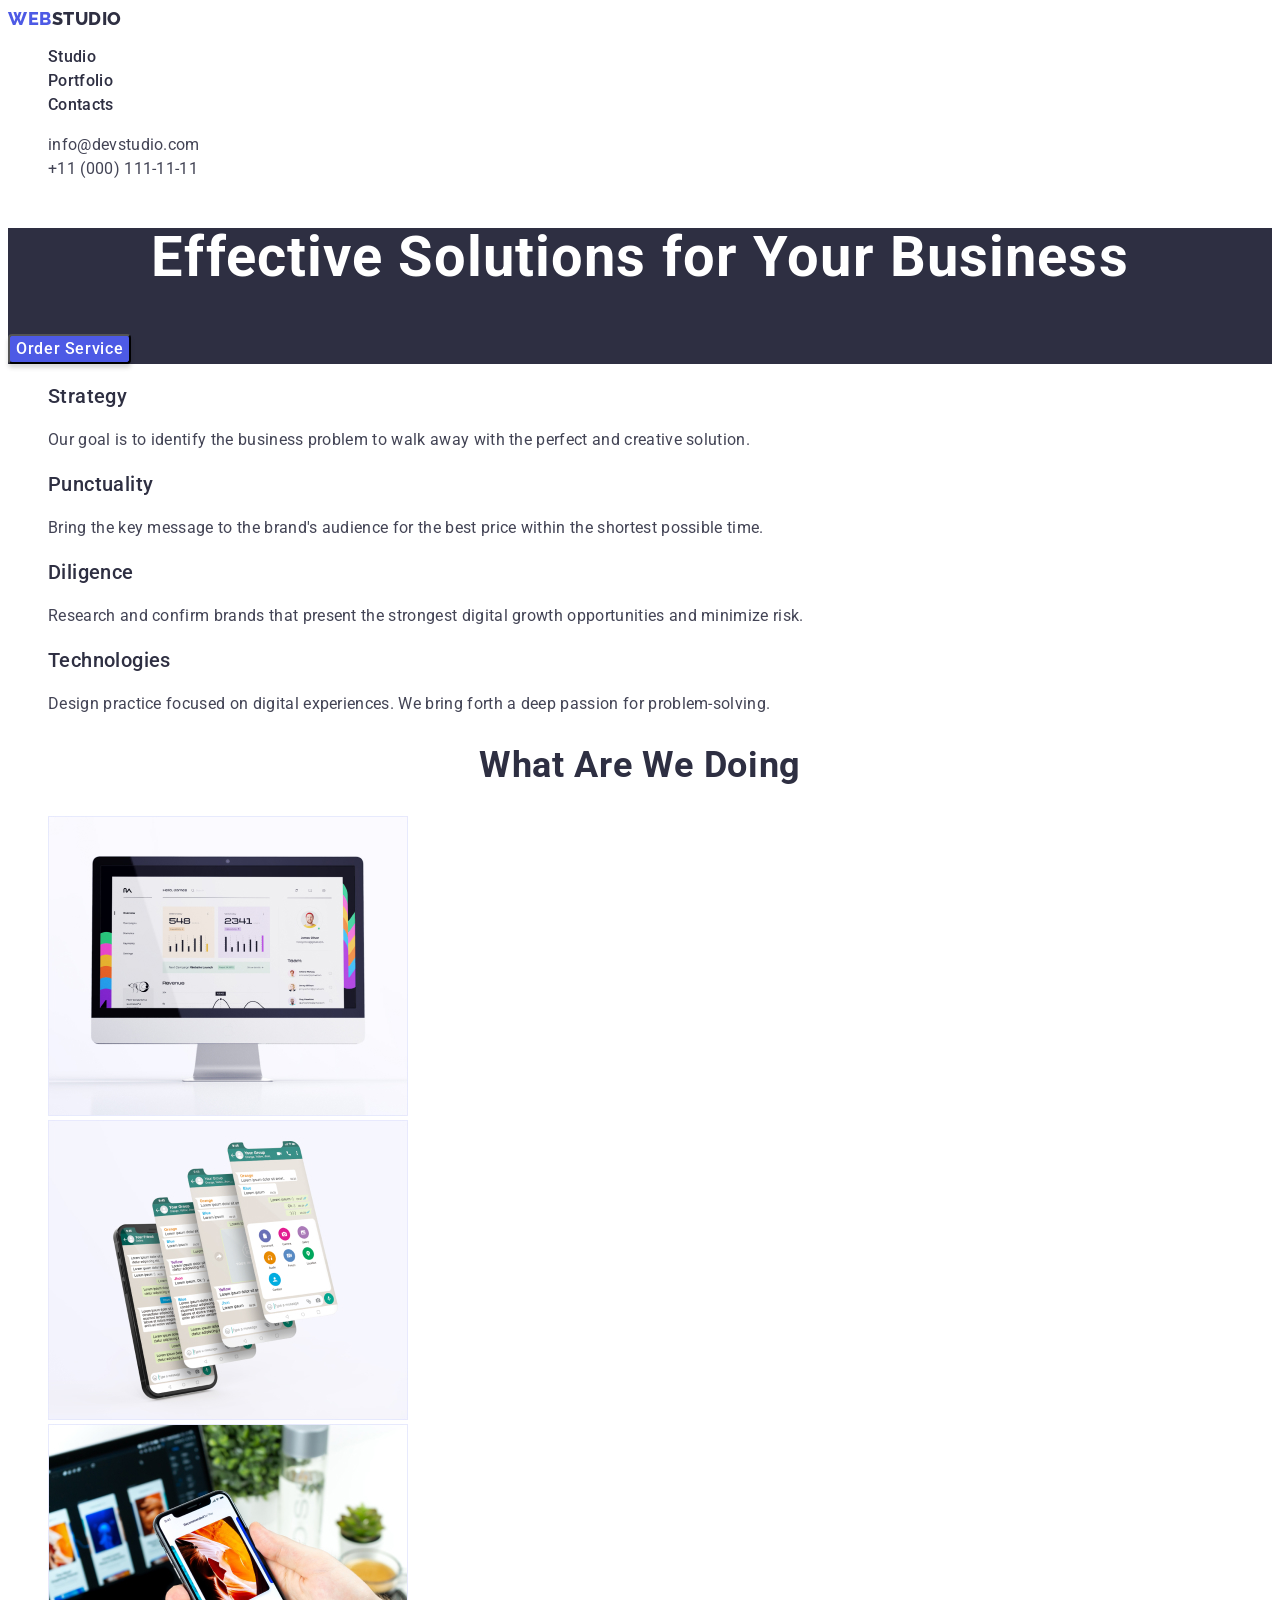
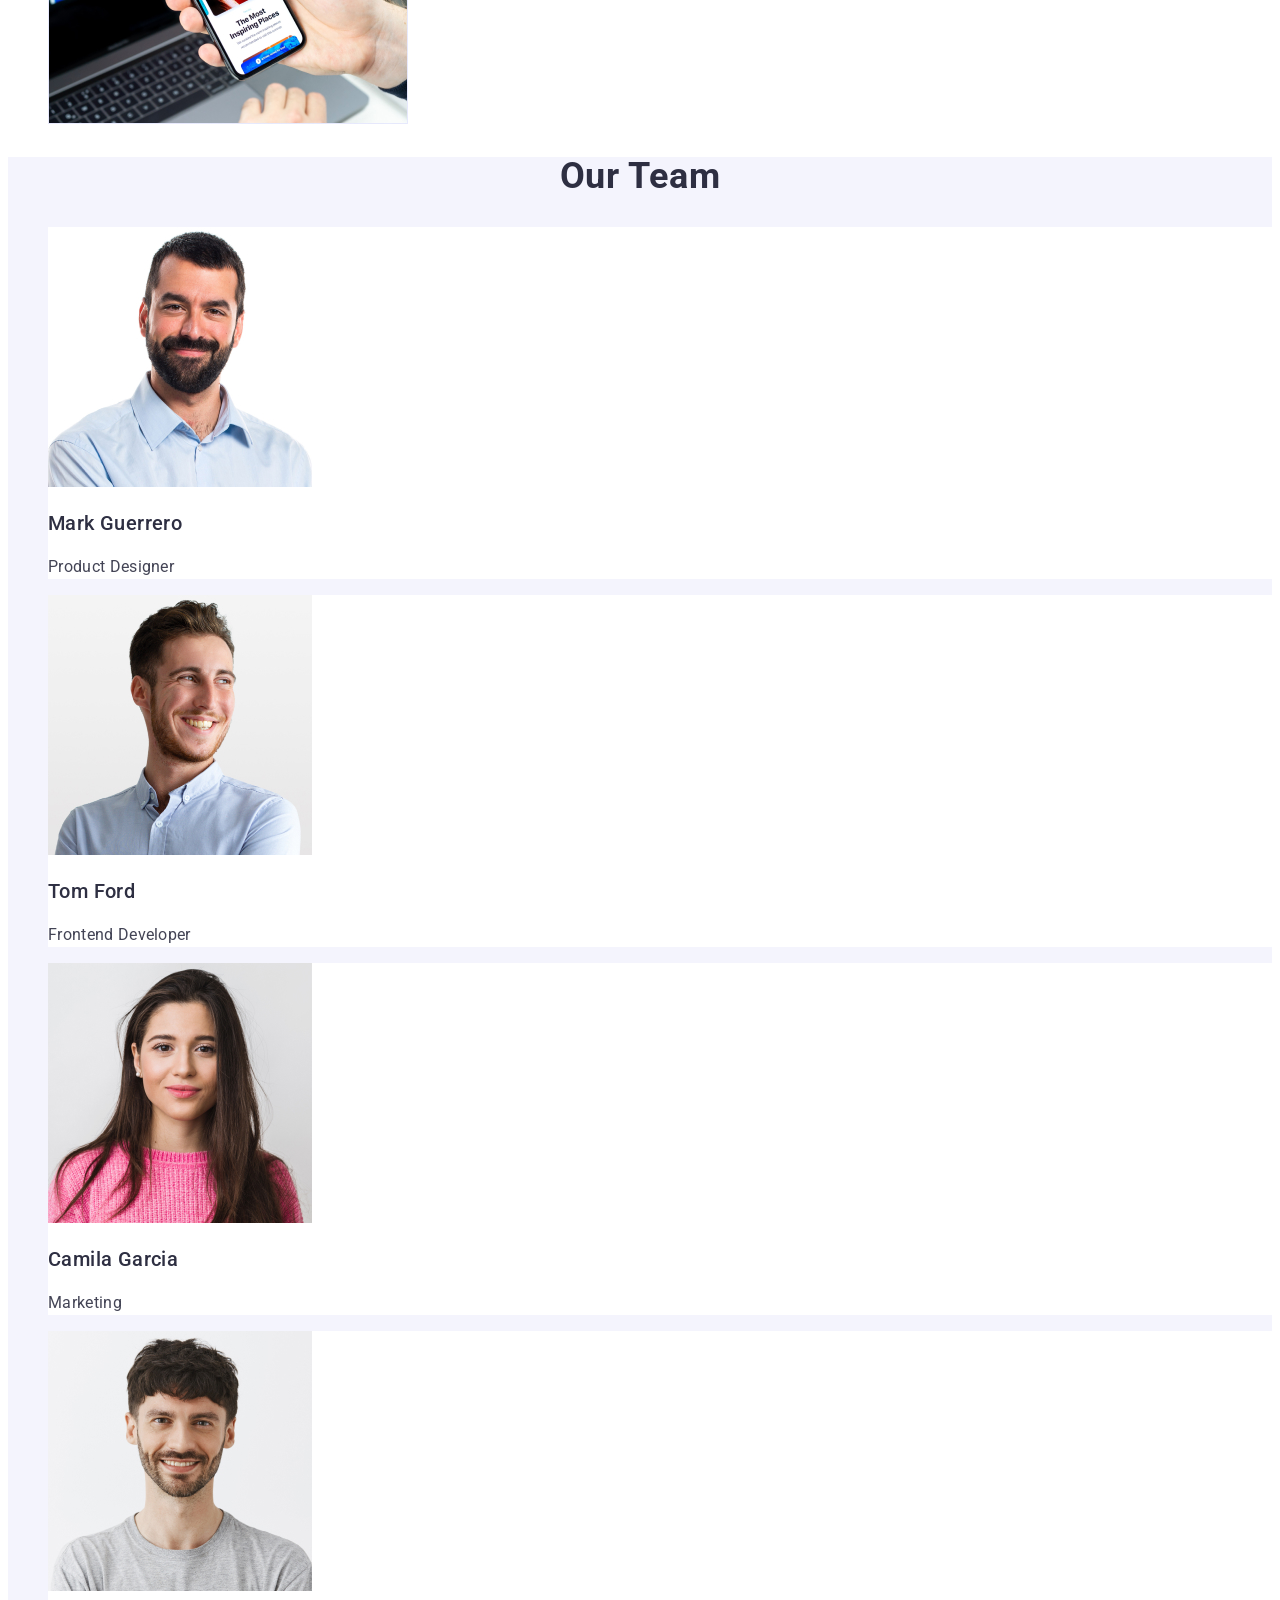
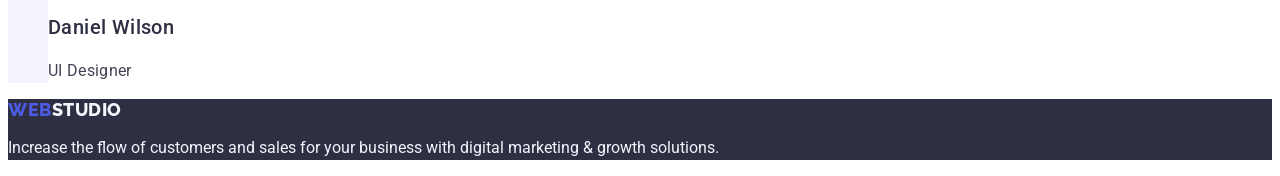
==== index.html @ 194f7bdf "Initial commit" ====
<!DOCTYPE html>
<html lang="en">
  <head>
    <meta charset="UTF-8" />
    <meta http-equiv="X-UA-Compatible" content="IE=edge" />
    <meta name="viewport" content="width=device-width, initial-scale=1.0" />
    <title>Document</title>
    <link rel="preconnect" href="https://fonts.googleapis.com" />
    <link rel="preconnect" href="https://fonts.gstatic.com" crossorigin />
    <link
      href="https://fonts.googleapis.com/css2?family=Montserrat:wght@400;700&family=Raleway:wght@800&family=Roboto:wght@400;500;700&display=swap"
      rel="stylesheet"
    />
    <link rel="stylesheet" href="./css/styles.css" />
  </head>
  <body>
    <header>
      <nav>
        <a class="nav logo link" href="./index.html">
          Web<span class="studio">Studio</span>
        </a>
        <ul class="list">
          <li>
            <a class="nav link" href="./index.html">Studio</a>
          </li>
          <li>
            <a class="nav link" href="./portfolio.html">Portfolio</a>
          </li>
          <li>
            <a class="nav link" href="">Contacts</a>
          </li>
        </ul>
      </nav>
      <address class="address">
        <ul class="list">
          <li>
            <a class="address link nav" href="mailto:info@devstudio.com">
              info@devstudio.com</a
            >
          </li>
          <li>
            <a class="address link nav" href="tel:+110001111111">
              +11 (000) 111-11-11
            </a>
          </li>
        </ul>
      </address>
    </header>
    <main>
      <section class="slogan-fon">
        <h1 class="slogan">Effective Solutions for Your Business</h1>
        <button class="button" type="button">Order Service</button>
      </section>
      <section>
        <h2 hidden class="about">About</h2>
        <ul class="list">
          <li>
            <h3 class="subtitle">Strategy</h3>
            <p class="text">
              Our goal is to identify the business problem to walk away with the
              perfect and creative solution.
            </p>
          </li>
          <li>
            <h3 class="subtitle">Punctuality</h3>
            <p class="text">
              Bring the key message to the brand's audience for the best price
              within the shortest possible time.
            </p>
          </li>
          <li>
            <h3 class="subtitle">Diligence</h3>
            <p class="text">
              Research and confirm brands that present the strongest digital
              growth opportunities and minimize risk.
            </p>
          </li>
          <li>
            <h3 class="subtitle">Technologies</h3>
            <p class="text">
              Design practice focused on digital experiences. We bring forth a
              deep passion for problem-solving.
            </p>
          </li>
        </ul>
      </section>
      <section>
        <h2 class="mein-text">What are we doing</h2>
        <ul class="list">
          <li>
            <img src="./images/Rectangle71.jpg" alt="computer" width="360" />
          </li>
          <li>
            <img
              src="./images/Rectangle71(1).jpg"
              alt="telephones"
              width="360"
            />
          </li>
          <li>
            <img src="./images/Rectangle71(2).jpg" alt="phone" width="360" />
          </li>
        </ul>
      </section>
      <section class="section-three">
        <h2 class="mein-text">Our Team</h2>
        <ul class="list">
          <li class="fotos">
            <img src="./images/img.jpg" alt="Mark-Guerrero" width="264" />
            <h3 class="subtitle">Mark Guerrero</h3>
            <p class="text">Product Designer</p>
          </li>
          <li class="fotos">
            <img src="./images/img(1).jpg" alt="Tom-Ford" width="264" />
            <h3 class="subtitle">Tom Ford</h3>
            <p class="text">Frontend Developer</p>
          </li>
          <li class="fotos">
            <img src="./images/img(2).jpg" alt="Camila-Garcia" width="264" />
            <h3 class="subtitle">Camila Garcia</h3>
            <p class="text">Marketing</p>
          </li>
          <li class="fotos">
            <img src="./images/img(3).jpg" alt="Daniez-Wilson" width="264" />
            <h3 class="subtitle">Daniel Wilson</h3>
            <p class="text">UI Designer</p>
          </li>
        </ul>
      </section>
    </main>
    <footer class="slogan-fon">
      <a class="nav logo link" href="./index.html">
        Web<span class="studio">Studio</span>
      </a>
      <p class="footer-text">
        Increase the flow of customers and sales for your business with digital
        marketing & growth solutions.
      </p>
    </footer>
  </body>
</html>
---- css/styles.css ----
:root {
  --head-color: #2e2f42;
  --text-color: #434455;
  --button-color: #4d5ae5;
  --fon-color: #2e2f42;
}

body {
  background: #ffffff;
  font-family: "Roboto", sans-serif;
  color: var(--text-color);
}
.list {
  list-style: none;
}
.nav:focus,
.nav:hover {
  color: #404bbf;
}
/* Logo */
.logo {
  flex-direction: row;
  font-family: "Raleway", sans-serif;
  font-style: normal;
  font-weight: 800;
  font-size: 18px;
  line-height: 1.17;
  display: flex;
  align-items: center;
  letter-spacing: 0.03em;
  text-transform: uppercase;
  color: var(--button-color);
}

.studio {
  color: var(--fon-color);
  width: 71px;
  height: 21px;
}
.link {
  text-decoration: none;
  font-weight: 800;
  font-size: 18px;
  line-height: 1.17;
  letter-spacing: 0.03em;
  color: var(--button-color);
}
ul .nav {
  color: var(--head-color);
  font-family: "Roboto";
  font-style: normal;
  font-weight: 500;
  font-size: 16px;
  line-height: 1.5;
  letter-spacing: 0.02em;
  list-style: none;
}

address .address {
  font-family: "Roboto";
  font-style: normal;
  font-weight: 400;
  font-size: 16px;
  line-height: 24px;
  letter-spacing: 0.02em;
  color: var(--text-color);
}
address {
  font-style: normal;
}
.slogan {
  color: #ffffff;
  font-family: "Roboto";
  font-style: normal;
  font-weight: 700;
  font-size: 56px;
  line-height: 1.07;
  text-align: center;
  letter-spacing: 0.02em;
}
.slogan-fon {
  background: #2e2f42;
}
.button {
  background: var(--button-color);
  box-shadow: 0px 4px 4px rgba(0, 0, 0, 0.15);
  border-radius: 4px;
  color: #ffffff;
  cursor: pointer;
  font-family: "Roboto", sans-serif;
  font-style: normal;
  font-weight: 500;
  font-size: 16px;
  line-height: 24px;
  align-items: center;
  letter-spacing: 0.04em;
}
.button:hover,
.button:focus {
  background-color: #404bbf;
}
.subtitle {
  font-style: normal;
  font-weight: 500;
  font-size: 20px;
  line-height: 24px;
  color: var(--head-color);
  letter-spacing: 0.02em;
  line-height: 1.2;
}
.text {
  font-style: normal;
  font-weight: 400;
  font-size: 16px;
  line-height: 1.2;
  color: var(--text-color);
  letter-spacing: 0.02em;
  line-height: 1.5;
}
.section-three {
  background-color: #f4f4fd;
}
.mein-text {
  color: var(--head-color);
  font-style: normal;
  font-weight: 700;
  font-size: 36px;
  line-height: 1.11;
  text-align: center;
  letter-spacing: 0.02em;
  text-transform: capitalize;
}
.fotos {
  background-color: #ffffff;
}

.footer-text {
  font-style: normal;
  font-weight: 400;
  font-size: 16px;
  line-height: 24px;
  color: #f4f4fd;
}
footer .studio {
  color: #f4f4fd;
}
/* Portfolio */
.buttons {
  background: #f4f4fd;
  border: 1px solid #e7e9fc;
  border-radius: 4px;
  display: flex;
  flex-direction: row;
  justify-content: center;
  align-items: center;
  padding: 12px 24px;
  color: var(--button-color);
  cursor: pointer;
  font-family: "Roboto", sans-serif;
  font-style: normal;
  font-weight: 500;
  font-size: 16px;
  line-height: 24px;
  letter-spacing: 0.04em;
}
.buttons:hover,
.buttons:focus {
  color: #ffffff;
  background-color: #404bbf;
}
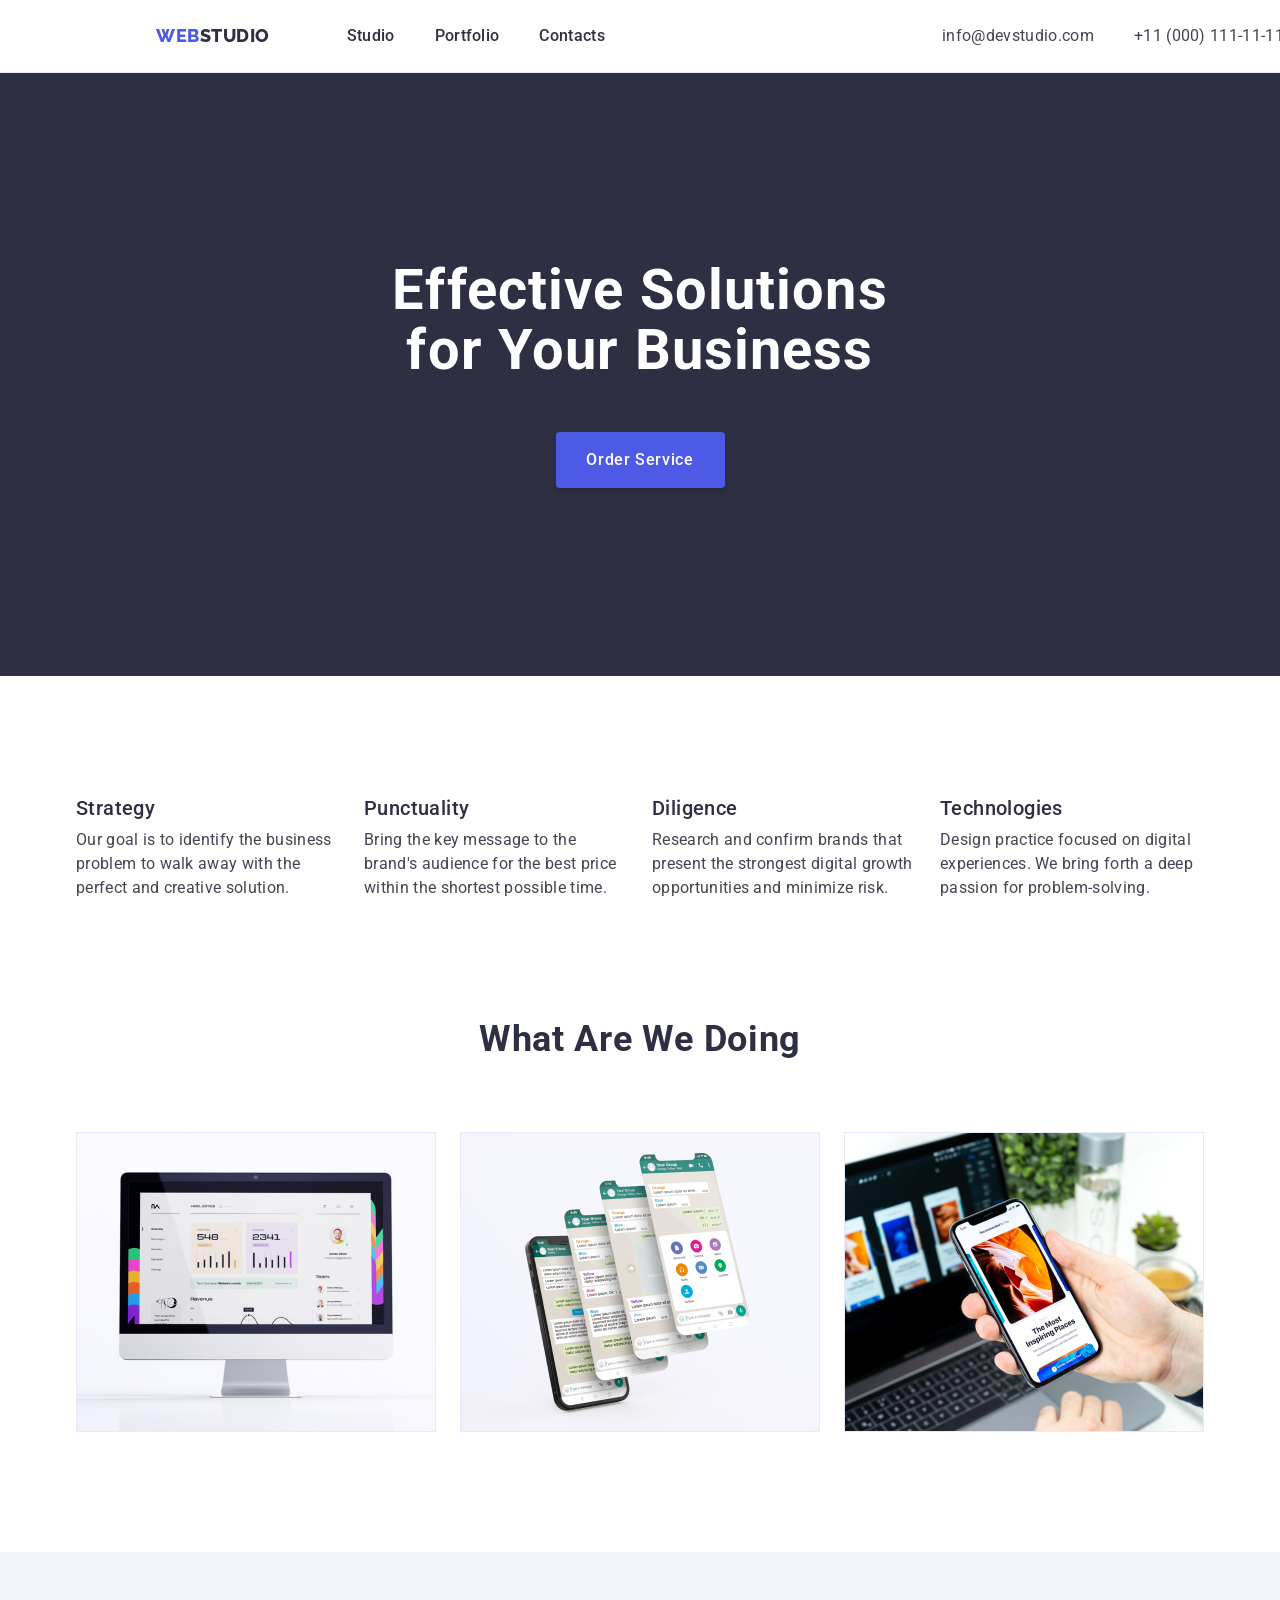
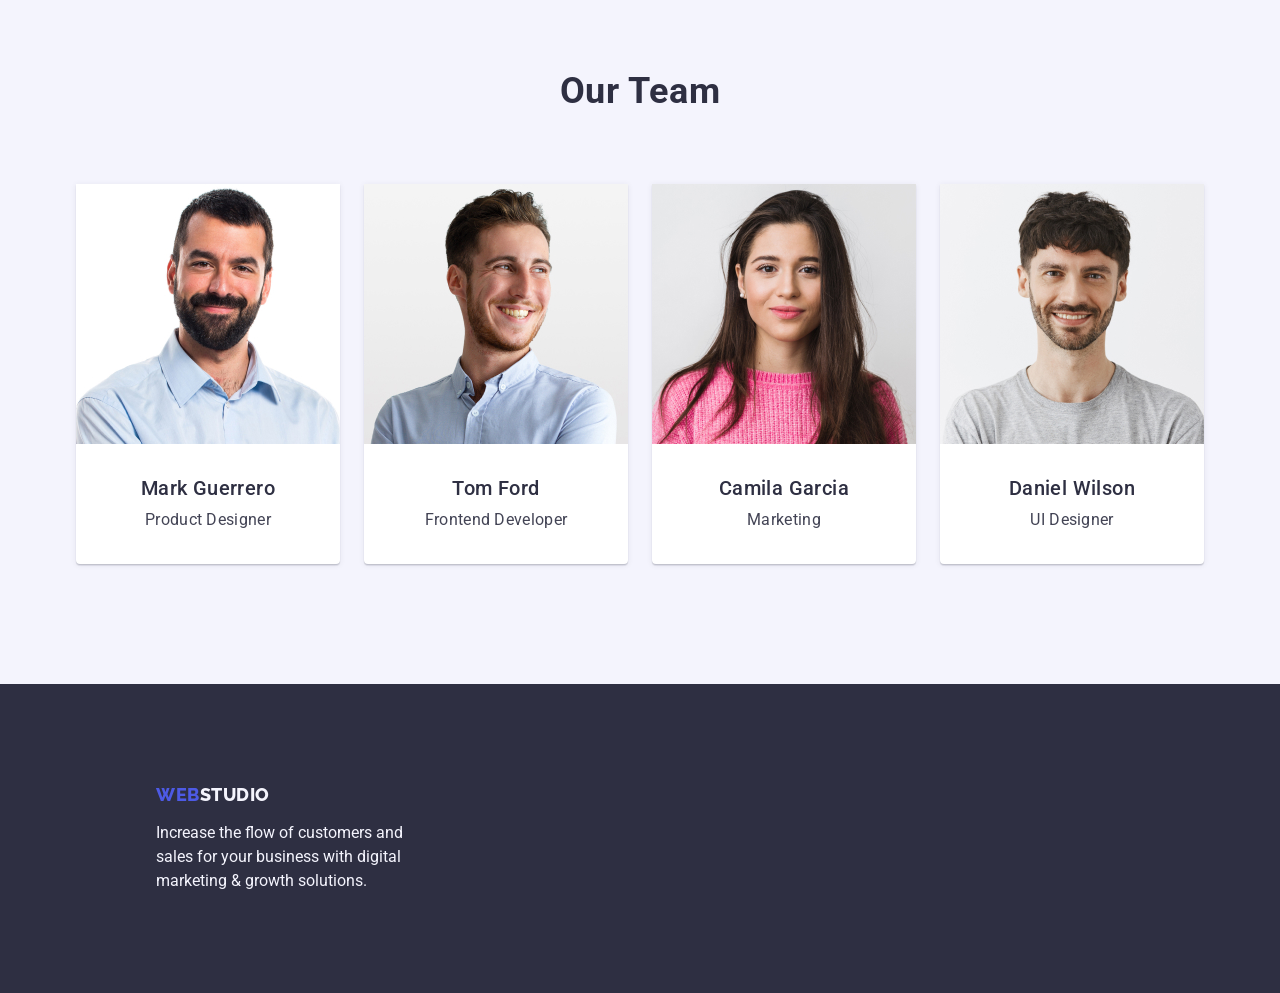
==== commit 2fdf3366: "sd" ====
--- a/index.html
+++ b/index.html
@@ -11,131 +11,156 @@
       href="https://fonts.googleapis.com/css2?family=Montserrat:wght@400;700&family=Raleway:wght@800&family=Roboto:wght@400;500;700&display=swap"
       rel="stylesheet"
     />
+    <link
+      rel="stylesheet"
+      href="https://cdnjs.cloudflare.com/ajax/libs/modern-normalize/1.0.0/modern-normalize.min.css"
+    />
+
     <link rel="stylesheet" href="./css/styles.css" />
   </head>
   <body>
-    <header>
-      <nav>
+    <header class="header">
+      <div class="container header-flex">
+        <nav class="nav-flex">
+          <a class="nav logo link" href="./index.html">
+            Web<span class="studio">Studio</span>
+          </a>
+          <ul class="list menu-flex">
+            <li>
+              <a class="nav link" href="./index.html">Studio</a>
+            </li>
+            <li>
+              <a class="nav link" href="./portfolio.html">Portfolio</a>
+            </li>
+            <li>
+              <a class="nav link" href="">Contacts</a>
+            </li>
+          </ul>
+        </nav>
+        <address class="address address-flex">
+          <ul class="list address-flex">
+            <li>
+              <a class="address link nav" href="mailto:info@devstudio.com">
+                info@devstudio.com</a
+              >
+            </li>
+            <li>
+              <a class="address link nav" href="tel:+110001111111">
+                +11 (000) 111-11-11
+              </a>
+            </li>
+          </ul>
+        </address>
+      </div>
+    </header>
+    <main>
+      <section class="hero">
+        <div class="container">
+          <h1 class="slogan">Effective Solutions for Your Business</h1>
+          <button class="button" type="button">Order Service</button>
+        </div>
+      </section>
+      <section class="feature">
+        <div class="container">
+          <h2 hidden class="about">About</h2>
+          <ul class="list about-flex">
+            <li class="feature-list">
+              <h3 class="subtitle">Strategy</h3>
+              <p class="text">
+                Our goal is to identify the business problem to walk away with
+                the perfect and creative solution.
+              </p>
+            </li>
+            <li class="feature-list">
+              <h3 class="subtitle">Punctuality</h3>
+              <p class="text">
+                Bring the key message to the brand's audience for the best price
+                within the shortest possible time.
+              </p>
+            </li>
+            <li class="feature-list">
+              <h3 class="subtitle">Diligence</h3>
+              <p class="text">
+                Research and confirm brands that present the strongest digital
+                growth opportunities and minimize risk.
+              </p>
+            </li>
+            <li class="feature-list">
+              <h3 class="subtitle">Technologies</h3>
+              <p class="text">
+                Design practice focused on digital experiences. We bring forth a
+                deep passion for problem-solving.
+              </p>
+            </li>
+          </ul>
+        </div>
+      </section>
+      <section class="what">
+        <div class="container">
+          <h2 class="mein-text">What are we doing</h2>
+          <ul class="list">
+            <li class="what-list">
+              <img src="./images/Rectangle71.jpg" alt="computer" width="360" />
+            </li>
+            <li class="what-list">
+              <img
+                src="./images/Rectangle71(1).jpg"
+                alt="telephones"
+                width="360"
+              />
+            </li>
+            <li class="what-list">
+              <img src="./images/Rectangle71(2).jpg" alt="phone" width="360" />
+            </li>
+          </ul>
+        </div>
+      </section>
+      <section class="section-three">
+        <div class="container">
+          <h2 class="mein-text">Our Team</h2>
+          <ul class="list">
+            <li class="fotos">
+              <img src="./images/img.jpg" alt="Mark-Guerrero" width="264" />
+              <div class="team-card">
+                <h3 class="subtitle">Mark Guerrero</h3>
+                <p class="team-text">Product Designer</p>
+              </div>
+            </li>
+            <li class="fotos">
+              <img src="./images/img(1).jpg" alt="Tom-Ford" width="264" />
+              <div class="team-card">
+                <h3 class="subtitle">Tom Ford</h3>
+                <p class="team-text">Frontend Developer</p>
+              </div>
+            </li>
+            <li class="fotos">
+              <img src="./images/img(2).jpg" alt="Camila-Garcia" width="264" />
+              <div class="team-card">
+                <h3 class="subtitle">Camila Garcia</h3>
+                <p class="team-text">Marketing</p>
+              </div>
+            </li>
+            <li class="fotos">
+              <img src="./images/img(3).jpg" alt="Daniez-Wilson" width="264" />
+              <div class="team-card">
+                <h3 class="subtitle">Daniel Wilson</h3>
+                <p class="team-text">UI Designer</p>
+              </div>
+            </li>
+          </ul>
+        </div>
+      </section>
+    </main>
+    <footer class="footer">
+      <div class="container">
         <a class="nav logo link" href="./index.html">
           Web<span class="studio">Studio</span>
         </a>
-        <ul class="list">
-          <li>
-            <a class="nav link" href="./index.html">Studio</a>
-          </li>
-          <li>
-            <a class="nav link" href="./portfolio.html">Portfolio</a>
-          </li>
-          <li>
-            <a class="nav link" href="">Contacts</a>
-          </li>
-        </ul>
-      </nav>
-      <address class="address">
-        <ul class="list">
-          <li>
-            <a class="address link nav" href="mailto:info@devstudio.com">
-              info@devstudio.com</a
-            >
-          </li>
-          <li>
-            <a class="address link nav" href="tel:+110001111111">
-              +11 (000) 111-11-11
-            </a>
-          </li>
-        </ul>
-      </address>
-    </header>
-    <main>
-      <section class="slogan-fon">
-        <h1 class="slogan">Effective Solutions for Your Business</h1>
-        <button class="button" type="button">Order Service</button>
-      </section>
-      <section>
-        <h2 hidden class="about">About</h2>
-        <ul class="list">
-          <li>
-            <h3 class="subtitle">Strategy</h3>
-            <p class="text">
-              Our goal is to identify the business problem to walk away with the
-              perfect and creative solution.
-            </p>
-          </li>
-          <li>
-            <h3 class="subtitle">Punctuality</h3>
-            <p class="text">
-              Bring the key message to the brand's audience for the best price
-              within the shortest possible time.
-            </p>
-          </li>
-          <li>
-            <h3 class="subtitle">Diligence</h3>
-            <p class="text">
-              Research and confirm brands that present the strongest digital
-              growth opportunities and minimize risk.
-            </p>
-          </li>
-          <li>
-            <h3 class="subtitle">Technologies</h3>
-            <p class="text">
-              Design practice focused on digital experiences. We bring forth a
-              deep passion for problem-solving.
-            </p>
-          </li>
-        </ul>
-      </section>
-      <section>
-        <h2 class="mein-text">What are we doing</h2>
-        <ul class="list">
-          <li>
-            <img src="./images/Rectangle71.jpg" alt="computer" width="360" />
-          </li>
-          <li>
-            <img
-              src="./images/Rectangle71(1).jpg"
-              alt="telephones"
-              width="360"
-            />
-          </li>
-          <li>
-            <img src="./images/Rectangle71(2).jpg" alt="phone" width="360" />
-          </li>
-        </ul>
-      </section>
-      <section class="section-three">
-        <h2 class="mein-text">Our Team</h2>
-        <ul class="list">
-          <li class="fotos">
-            <img src="./images/img.jpg" alt="Mark-Guerrero" width="264" />
-            <h3 class="subtitle">Mark Guerrero</h3>
-            <p class="text">Product Designer</p>
-          </li>
-          <li class="fotos">
-            <img src="./images/img(1).jpg" alt="Tom-Ford" width="264" />
-            <h3 class="subtitle">Tom Ford</h3>
-            <p class="text">Frontend Developer</p>
-          </li>
-          <li class="fotos">
-            <img src="./images/img(2).jpg" alt="Camila-Garcia" width="264" />
-            <h3 class="subtitle">Camila Garcia</h3>
-            <p class="text">Marketing</p>
-          </li>
-          <li class="fotos">
-            <img src="./images/img(3).jpg" alt="Daniez-Wilson" width="264" />
-            <h3 class="subtitle">Daniel Wilson</h3>
-            <p class="text">UI Designer</p>
-          </li>
-        </ul>
-      </section>
-    </main>
-    <footer class="slogan-fon">
-      <a class="nav logo link" href="./index.html">
-        Web<span class="studio">Studio</span>
-      </a>
-      <p class="footer-text">
-        Increase the flow of customers and sales for your business with digital
-        marketing & growth solutions.
-      </p>
+        <p class="footer-text">
+          Increase the flow of customers and sales for your business with
+          digital marketing & growth solutions.
+        </p>
+      </div>
     </footer>
   </body>
 </html>
--- a/css/styles.css
+++ b/css/styles.css
@@ -3,6 +3,7 @@
   --text-color: #434455;
   --button-color: #4d5ae5;
   --fon-color: #2e2f42;
+  --border: #e7e9fc;
 }
 
 body {
@@ -10,6 +11,46 @@
   font-family: "Roboto", sans-serif;
   color: var(--text-color);
 }
+html {
+  box-sizing: border-box;
+}
+*,
+*::before,
+*::after {
+  box-sizing: inherit;
+}
+h1,
+h2,
+h3,
+h4,
+h5,
+h6,
+p,
+ul {
+  margin: 0%;
+  padding: 0%;
+}
+.container {
+  max-width: 1158px;
+  padding-left: 15px;
+  padding-right: 15px;
+  margin: 0 auto;
+}
+img {
+  display: block;
+  max-width: 100%;
+}
+header {
+  /* padding: 24px 0; */
+  min-width: 1440px;
+}
+.header {
+  border-bottom: 1px solid #e7e9fc;
+  padding: 24px 0;
+}
+.menu-flex li:not(:last-child) {
+  margin-right: 40px;
+}
 .list {
   list-style: none;
 }
@@ -17,6 +58,14 @@
 .nav:hover {
   color: #404bbf;
 }
+.nav-flex,
+.address-flex,
+.menu-flex,
+.header-flex {
+  display: flex;
+  align-items: center;
+}
+
 /* Logo */
 .logo {
   flex-direction: row;
@@ -30,6 +79,7 @@
   letter-spacing: 0.03em;
   text-transform: uppercase;
   color: var(--button-color);
+  margin-right: 76px;
 }
 
 .studio {
@@ -55,7 +105,9 @@
   letter-spacing: 0.02em;
   list-style: none;
 }
-
+.menu-flex .nav {
+  padding: 24px 0;
+}
 address .address {
   font-family: "Roboto";
   font-style: normal;
@@ -67,6 +119,11 @@
 }
 address {
   font-style: normal;
+  margin-left: auto;
+}
+
+.address-flex li:not(:last-child) {
+  margin-right: 40px;
 }
 .slogan {
   color: #ffffff;
@@ -77,11 +134,19 @@
   line-height: 1.07;
   text-align: center;
   letter-spacing: 0.02em;
-}
-.slogan-fon {
-  background: #2e2f42;
+
+  max-width: 496px;
+  height: 120px;
+  left: 472px;
+  top: 188px;
+  margin: auto;
+}
+.hero {
+  padding: 188px 0;
+  background: var(--fon-color);
 }
 .button {
+  display: block;
   background: var(--button-color);
   box-shadow: 0px 4px 4px rgba(0, 0, 0, 0.15);
   border-radius: 4px;
@@ -94,11 +159,27 @@
   line-height: 24px;
   align-items: center;
   letter-spacing: 0.04em;
+  min-width: 169px;
+  height: 56px;
+  left: 636px;
+  top: 356px;
+  border: none;
+  margin: auto;
+  margin-top: 51px;
 }
 .button:hover,
 .button:focus {
   background-color: #404bbf;
 }
+.feature {
+  padding: 120px 0;
+}
+.about-flex {
+  display: flex;
+}
+.about-flex li:not(:last-child) {
+  margin-right: 24px;
+}
 .subtitle {
   font-style: normal;
   font-weight: 500;
@@ -107,6 +188,7 @@
   color: var(--head-color);
   letter-spacing: 0.02em;
   line-height: 1.2;
+  margin-bottom: 8px;
 }
 .text {
   font-style: normal;
@@ -116,12 +198,64 @@
   color: var(--text-color);
   letter-spacing: 0.02em;
   line-height: 1.5;
+  width: 264px;
+}
+.what {
+  padding-bottom: 120px;
+}
+
+.what ul {
+  display: flex;
+}
+
+.what li:not(:last-child) {
+  margin-right: 24px;
+}
+.section-three ul {
+  display: flex;
+}
+.section-three li:not(:last-child) {
+  margin-right: 24px;
+}
+
+.section-three li {
+  height: 380px;
 }
 .section-three {
   background-color: #f4f4fd;
+  padding: 120px 0;
+  min-height: 732px;
+  text-align: center;
+}
+
+.section-three .mein-text {
+  margin-bottom: 72px;
+}
+
+.fotos .subtitle {
+  margin-bottom: 8px;
+}
+.team-card {
+  padding: 32px 16px;
+}
+.team-text {
+  font-weight: 400;
+  font-size: 16px;
+  line-height: 24px;
+  text-align: center;
+  letter-spacing: 0.02em;
+  color: var(--text-color);
+}
+.team-subtitle {
+  font-weight: 500;
+  font-size: 20px;
+  line-height: 24px;
+  text-align: center;
+  letter-spacing: 0.02em;
+  color: var(--fon-color);
 }
 .mein-text {
-  color: var(--head-color);
+  color: var(--fon-color);
   font-style: normal;
   font-weight: 700;
   font-size: 36px;
@@ -129,9 +263,23 @@
   text-align: center;
   letter-spacing: 0.02em;
   text-transform: capitalize;
+  margin-bottom: 72px;
 }
 .fotos {
   background-color: #ffffff;
+  border-radius: 0px 0px 4px 4px;
+  flex-basis: calc((100% - 72px) / 4);
+  box-shadow: 0px 1px 6px rgba(46, 47, 66, 0.08),
+    0px 1px 1px rgba(46, 47, 66, 0.16), 0px 2px 1px rgba(46, 47, 66, 0.08);
+}
+.footer {
+  background-color: var(--fon-color);
+  padding: 100px 0;
+  min-width: 1440px;
+}
+.footer .logo {
+  display: inline-block;
+  margin-bottom: 16px;
 }
 
 .footer-text {
@@ -140,17 +288,30 @@
   font-size: 16px;
   line-height: 24px;
   color: #f4f4fd;
+  width: 264px;
 }
 footer .studio {
   color: #f4f4fd;
 }
+
 /* Portfolio */
+
+.section-buttons {
+  display: flex;
+  justify-content: center;
+  margin-bottom: 72px;
+}
+.section-buttons li:not(:last-child) {
+  margin-right: 24px;
+}
+.main-section {
+  padding: 96px 0 120px;
+}
+
 .buttons {
   background: #f4f4fd;
-  border: 1px solid #e7e9fc;
+  border: 1px solid var(--border);
   border-radius: 4px;
-  display: flex;
-  flex-direction: row;
   justify-content: center;
   align-items: center;
   padding: 12px 24px;
@@ -167,4 +328,24 @@
 .buttons:focus {
   color: #ffffff;
   background-color: #404bbf;
-}
+  border: 1px solid transparent;
+}
+.portfolio-fotos {
+  display: flex;
+  flex-wrap: wrap;
+}
+
+.portfolio-fotos li:not(:nth-child(3n)) {
+  margin-right: 24px;
+}
+.portfolio-fotos li:not(:nth-last-child(-n + 3)) {
+  margin-bottom: 48px;
+}
+.portfolio-fotos-card {
+  padding: 32px 16px;
+  border: 1px solid #e7e9fc;
+  border-top: none;
+}
+.portfolio-list a {
+  width: calc((100% - 48px) / 3);
+}
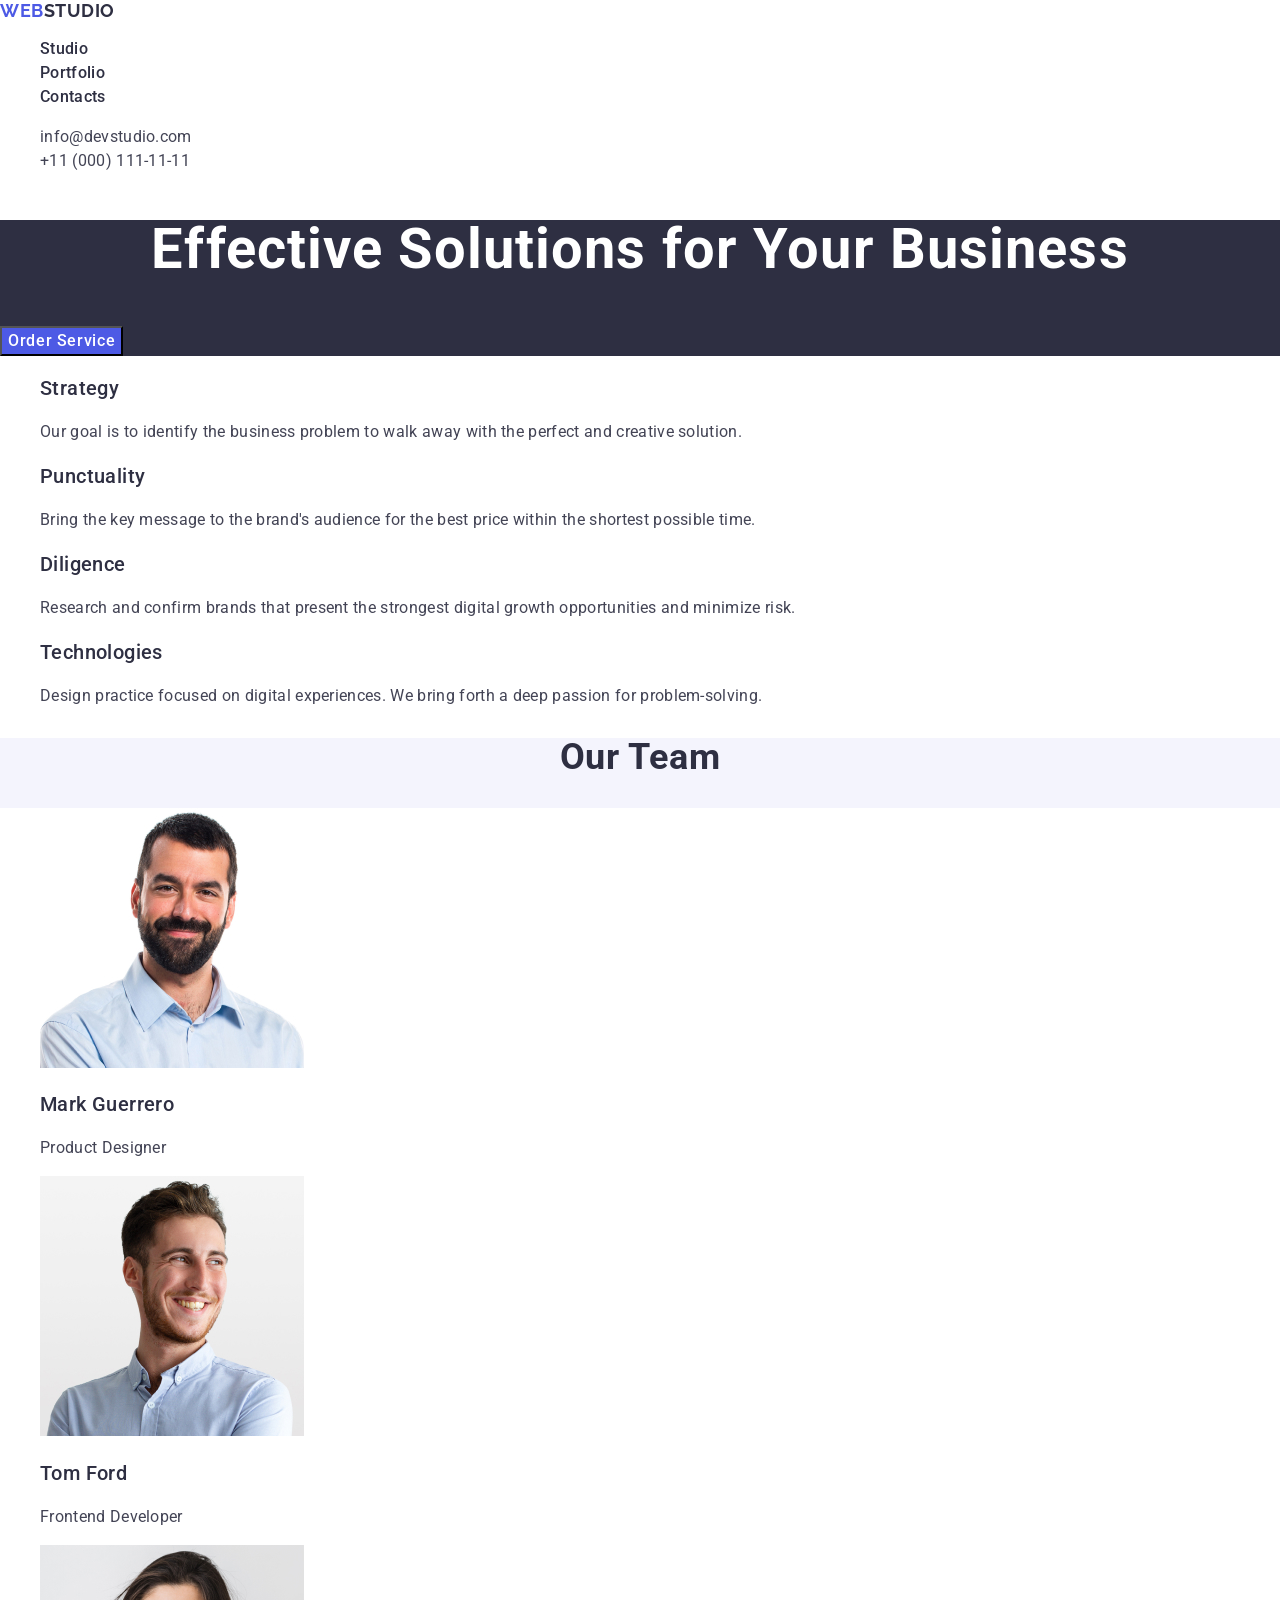
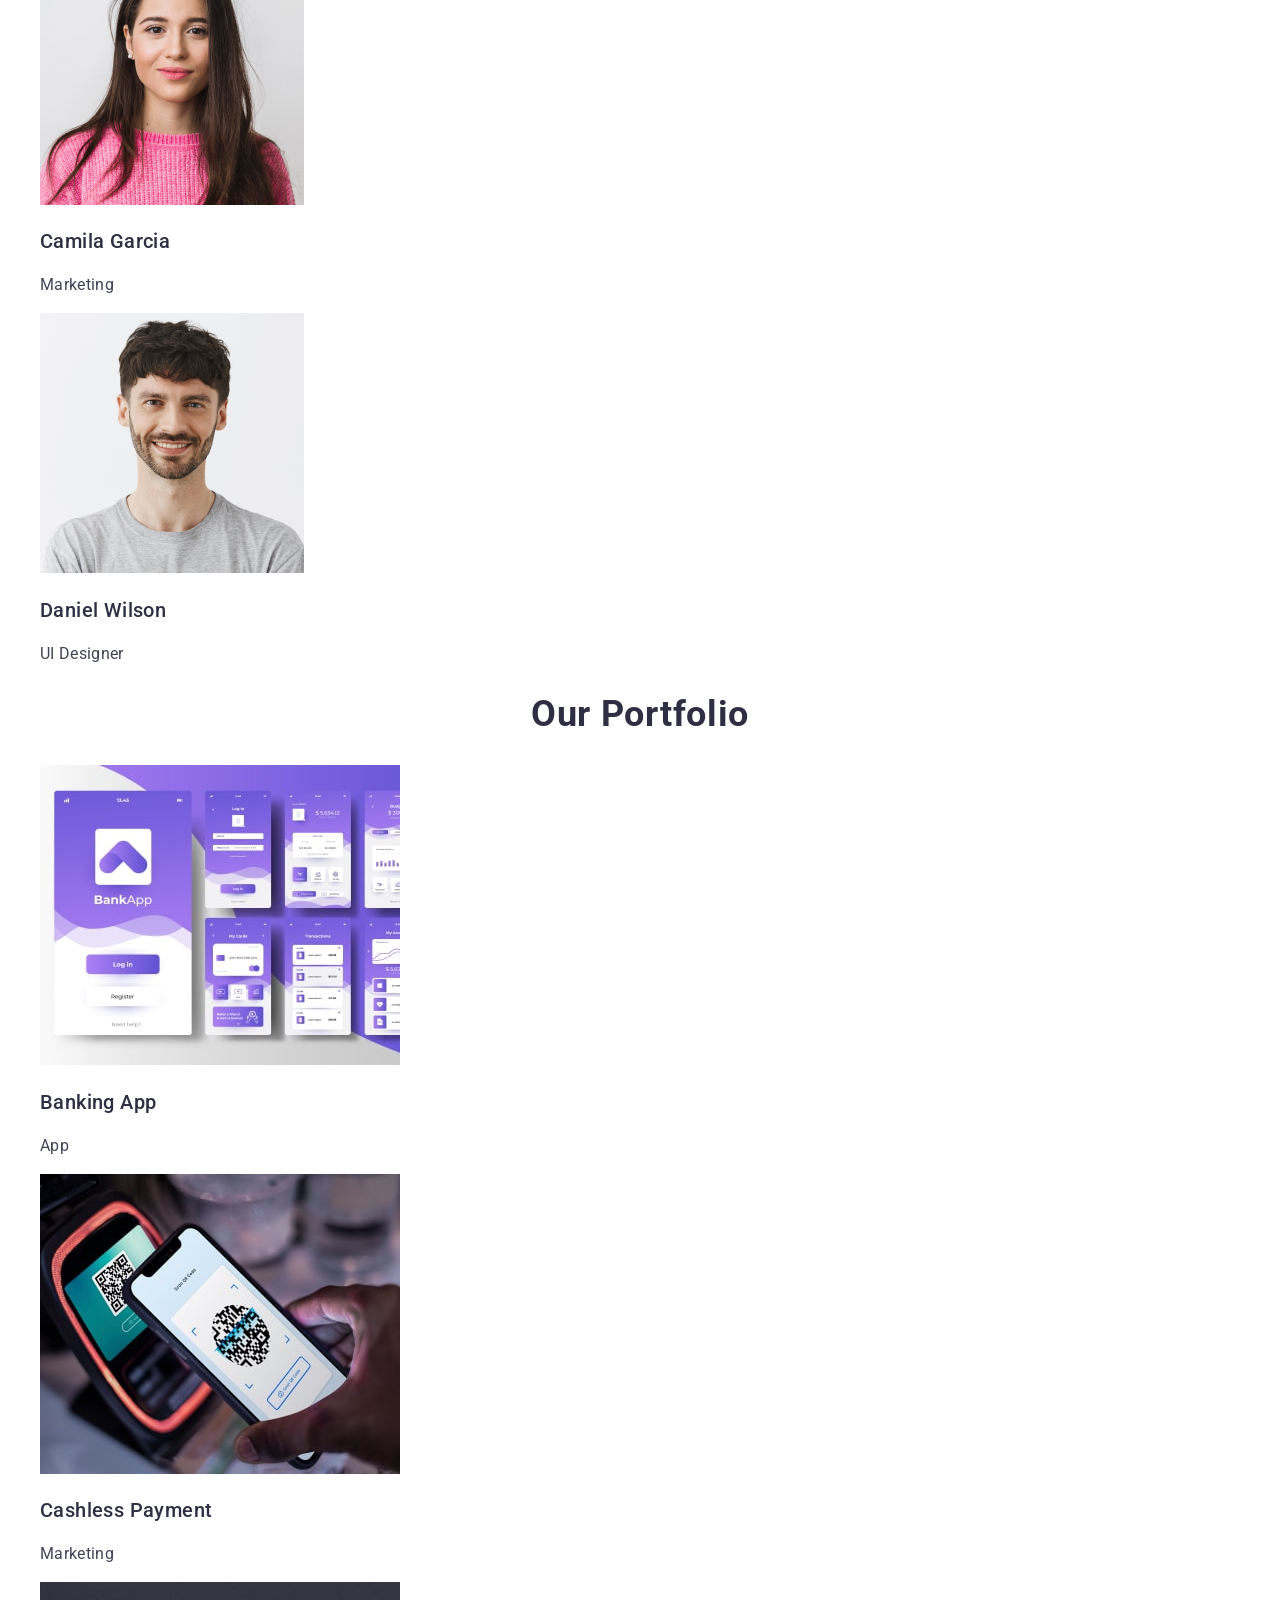
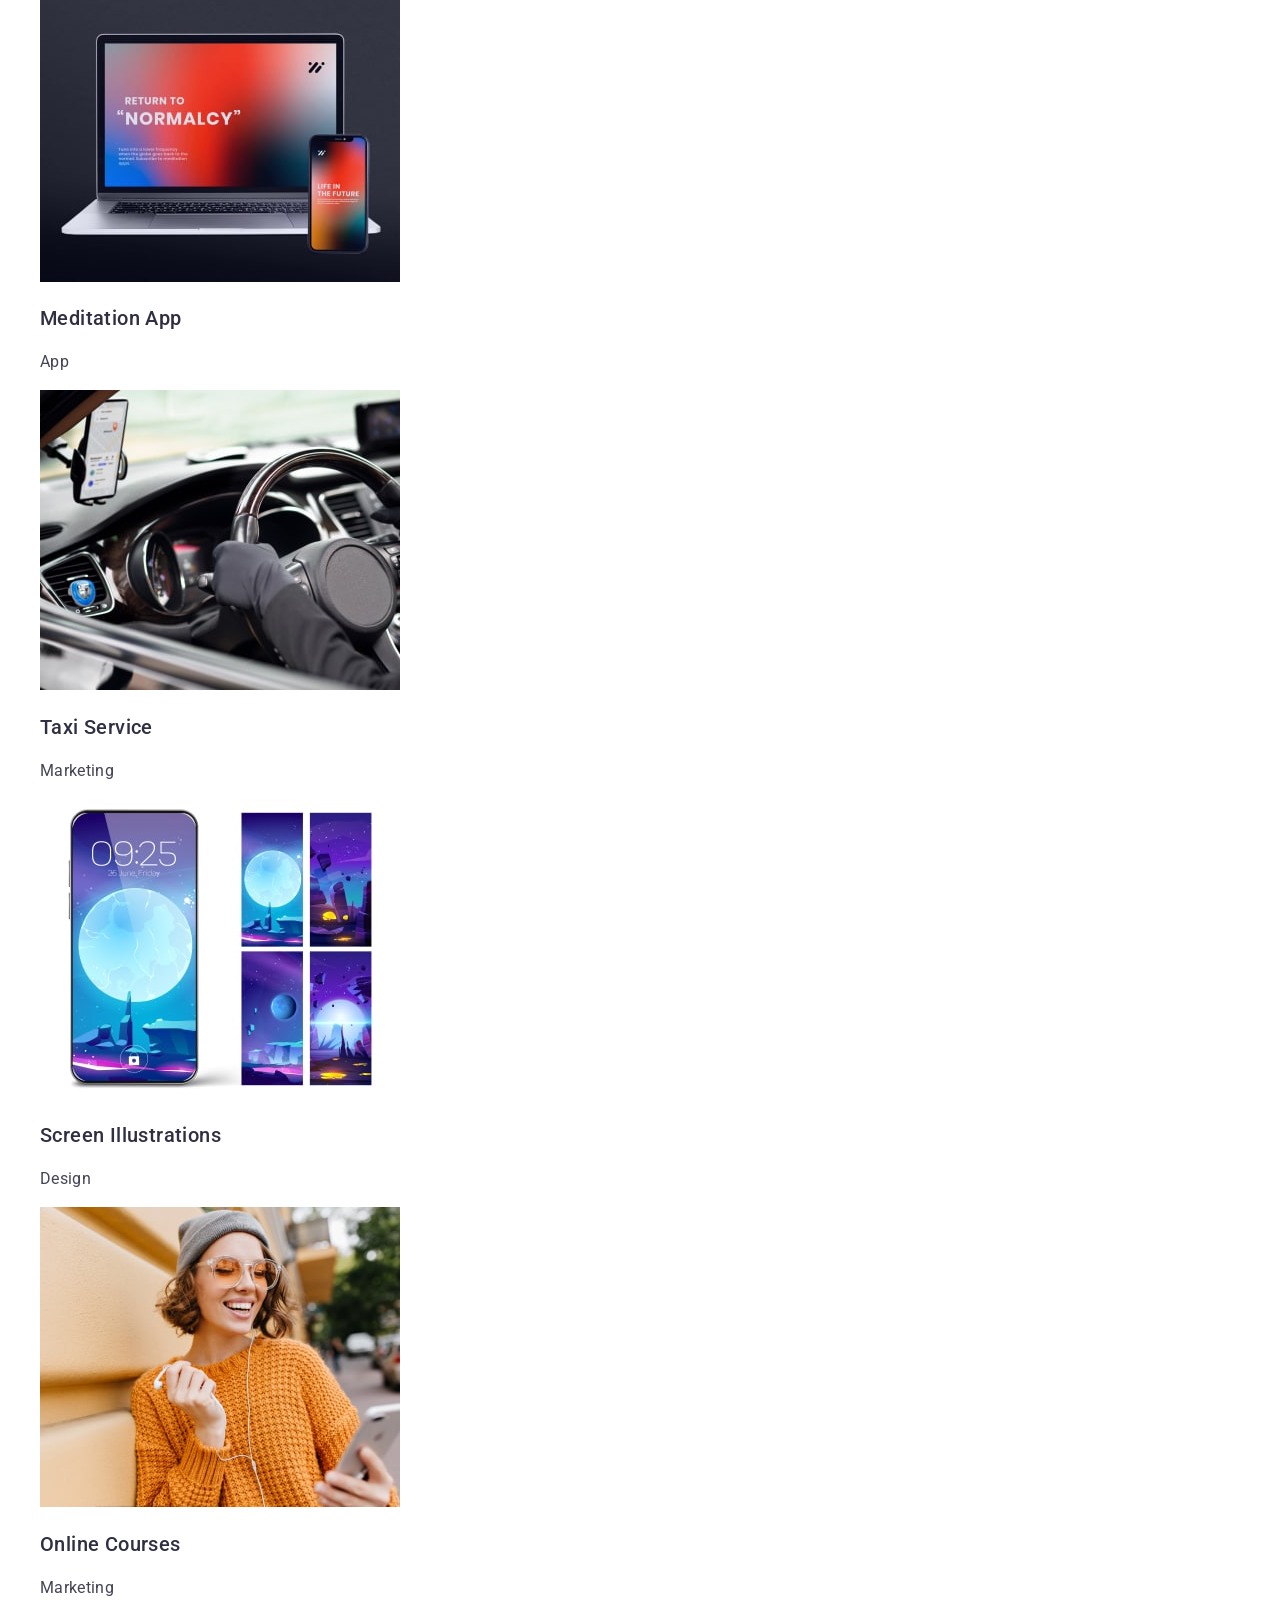
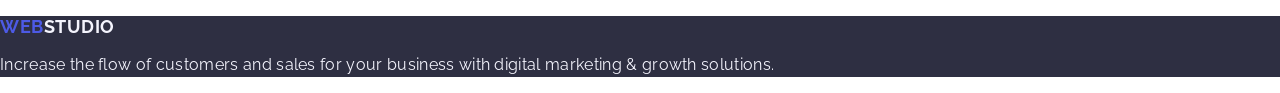
==== commit eb09bddf: "Initial commit" ====
--- a/index.html
+++ b/index.html
@@ -2,165 +2,218 @@
 <html lang="en">
   <head>
     <meta charset="UTF-8" />
-    <meta http-equiv="X-UA-Compatible" content="IE=edge" />
     <meta name="viewport" content="width=device-width, initial-scale=1.0" />
-    <title>Document</title>
+    <title>Web Studio</title>
     <link rel="preconnect" href="https://fonts.googleapis.com" />
     <link rel="preconnect" href="https://fonts.gstatic.com" crossorigin />
     <link
-      href="https://fonts.googleapis.com/css2?family=Montserrat:wght@400;700&family=Raleway:wght@800&family=Roboto:wght@400;500;700&display=swap"
+      href="https://fonts.googleapis.com/css2?family=Raleway:wght@700&family=Roboto:wght@400;500;700&display=swap"
       rel="stylesheet"
     />
-    <link
-      rel="stylesheet"
-      href="https://cdnjs.cloudflare.com/ajax/libs/modern-normalize/1.0.0/modern-normalize.min.css"
-    />
-
+    <link rel="stylesheet" href="https://cdnjs.cloudflare.com/ajax/libs/modern-normalize/2.0.0/modern-normalize.min.css" integrity="sha512-4xo8blKMVCiXpTaLzQSLSw3KFOVPWhm/TRtuPVc4WG6kUgjH6J03IBuG7JZPkcWMxJ5huwaBpOpnwYElP/m6wg==" crossorigin="anonymous" referrerpolicy="no-referrer" />
     <link rel="stylesheet" href="./css/styles.css" />
   </head>
   <body>
     <header class="header">
-      <div class="container header-flex">
-        <nav class="nav-flex">
-          <a class="nav logo link" href="./index.html">
-            Web<span class="studio">Studio</span>
-          </a>
-          <ul class="list menu-flex">
-            <li>
-              <a class="nav link" href="./index.html">Studio</a>
-            </li>
-            <li>
-              <a class="nav link" href="./portfolio.html">Portfolio</a>
-            </li>
-            <li>
-              <a class="nav link" href="">Contacts</a>
-            </li>
-          </ul>
-        </nav>
-        <address class="address address-flex">
-          <ul class="list address-flex">
-            <li>
-              <a class="address link nav" href="mailto:info@devstudio.com">
-                info@devstudio.com</a
-              >
-            </li>
-            <li>
-              <a class="address link nav" href="tel:+110001111111">
-                +11 (000) 111-11-11
-              </a>
-            </li>
-          </ul>
-        </address>
-      </div>
+      <nav class="header-navigation">
+        <a  href="./index.html" class="header-logo-web">WEB<span class="header-logo-studio">Studio</span>
+        </a>
+    
+        <ul class="header-menu-list">
+          
+          <li class="header-menu-item"><a class="header-menu-link" href="./index.html">Studio</a></li>
+          <li class="header-menu-item"><a class="header-menu-link" href="">Portfolio</a></li>
+          <li class="header-menu-item"><a class="header-menu-link" href="">Contacts</a></li>
+        </ul>
+      </nav>
+      <address class="header-address">
+        <ul class="header-address-list">
+          <li class="header-address-item"><a class="header-address-link" href="mailto:info@devstudio.com">info@devstudio.com</a></li>
+          <li class="header-address-item"><a class="header-address-link" href="tel:+110001111111">+11 (000) 111-11-11</a></li>
+        </ul>
+      </address>
     </header>
+
+
+
     <main>
       <section class="hero">
-        <div class="container">
-          <h1 class="slogan">Effective Solutions for Your Business</h1>
-          <button class="button" type="button">Order Service</button>
-        </div>
-      </section>
-      <section class="feature">
-        <div class="container">
-          <h2 hidden class="about">About</h2>
-          <ul class="list about-flex">
-            <li class="feature-list">
-              <h3 class="subtitle">Strategy</h3>
-              <p class="text">
-                Our goal is to identify the business problem to walk away with
-                the perfect and creative solution.
-              </p>
-            </li>
-            <li class="feature-list">
-              <h3 class="subtitle">Punctuality</h3>
-              <p class="text">
-                Bring the key message to the brand's audience for the best price
-                within the shortest possible time.
-              </p>
-            </li>
-            <li class="feature-list">
-              <h3 class="subtitle">Diligence</h3>
-              <p class="text">
-                Research and confirm brands that present the strongest digital
-                growth opportunities and minimize risk.
-              </p>
-            </li>
-            <li class="feature-list">
-              <h3 class="subtitle">Technologies</h3>
-              <p class="text">
-                Design practice focused on digital experiences. We bring forth a
-                deep passion for problem-solving.
-              </p>
-            </li>
-          </ul>
-        </div>
-      </section>
-      <section class="what">
-        <div class="container">
-          <h2 class="mein-text">What are we doing</h2>
-          <ul class="list">
-            <li class="what-list">
-              <img src="./images/Rectangle71.jpg" alt="computer" width="360" />
-            </li>
-            <li class="what-list">
-              <img
-                src="./images/Rectangle71(1).jpg"
-                alt="telephones"
-                width="360"
-              />
-            </li>
-            <li class="what-list">
-              <img src="./images/Rectangle71(2).jpg" alt="phone" width="360" />
-            </li>
-          </ul>
-        </div>
-      </section>
-      <section class="section-three">
-        <div class="container">
-          <h2 class="mein-text">Our Team</h2>
-          <ul class="list">
-            <li class="fotos">
-              <img src="./images/img.jpg" alt="Mark-Guerrero" width="264" />
-              <div class="team-card">
-                <h3 class="subtitle">Mark Guerrero</h3>
-                <p class="team-text">Product Designer</p>
-              </div>
-            </li>
-            <li class="fotos">
-              <img src="./images/img(1).jpg" alt="Tom-Ford" width="264" />
-              <div class="team-card">
-                <h3 class="subtitle">Tom Ford</h3>
-                <p class="team-text">Frontend Developer</p>
-              </div>
-            </li>
-            <li class="fotos">
-              <img src="./images/img(2).jpg" alt="Camila-Garcia" width="264" />
-              <div class="team-card">
-                <h3 class="subtitle">Camila Garcia</h3>
-                <p class="team-text">Marketing</p>
-              </div>
-            </li>
-            <li class="fotos">
-              <img src="./images/img(3).jpg" alt="Daniez-Wilson" width="264" />
-              <div class="team-card">
-                <h3 class="subtitle">Daniel Wilson</h3>
-                <p class="team-text">UI Designer</p>
-              </div>
-            </li>
-          </ul>
-        </div>
+        <h1 class="hero-title">Effective Solutions for Your Business</h1>
+        <button type="button" class="hero-btn">Order Service</button>
+      </section>
+
+
+      <section class="features">
+        <h2 hidden>Features</h2>
+        <ul class="features-list">
+          <li class="features-iteam">
+            <h3 class="features-subtitle">Strategy</h3>
+            <p class="features-item-text">
+              Our goal is to identify the business problem to walk away with the
+              perfect and creative solution.
+            </p>
+          </li>
+          <li class="features-iteam">
+            <h3 class="features-subtitle">Punctuality</h3>
+            <p class="features-item-text">
+              Bring the key message to the brand's audience for the best price
+              within the shortest possible time.
+            </p>
+          </li>
+          <li class="features-iteam">
+            <h3 class="features-subtitle">Diligence</h3>
+            <p class="features-item-text">
+              Research and confirm brands that present the strongest digital
+              growth opportunities and minimize risk.
+            </p>
+          </li>
+          <li class="features-iteam">
+            <h3 class="features-subtitle">Technologies</h3>
+            <p class="features-item-text">
+              Design practice focused on digital experiences. We bring forth a
+              deep passion for problem-solving.
+            </p>
+          </li>
+        </ul>
+      </section>
+
+
+      <section class="our-team">
+        <h2 class="our-team-title">Our Team</h2>
+        <ul class="our-team-list">
+          <li class="our-team-iteam">
+            <img
+              src="./images/mark.jpg"
+              width="264"
+              height="260"
+              alt="mark guerrero"
+            />
+            <h3 class="our-team-name">Mark Guerrero</h3>
+            <p class="our-team-text">Product Designer</p>
+          </li>
+
+          <li class="our-team-iteam">
+            <img
+              src="./images/tom.jpg"
+              width="264"
+              height="260"
+              alt="tom ford"
+            />
+            <h3 class="our-team-name">Tom Ford</h3>
+            <p class="our-team-text">Frontend Developer</p>
+          </li>
+
+          <li class="our-team-iteam">
+            <img
+              src="./images/camila.jpg"
+              width="264"
+              height="260"
+              alt="camila garcia"
+            />
+            <h3 class="our-team-name">Camila Garcia</h3>
+            <p class="our-team-text">Marketing</p>
+          </li>
+
+          <li class="our-team-iteam">
+            <img
+              src="./images/daniel.jpg"
+              width="264"
+              height="260"
+              alt="daniel wilson"
+            />
+            <h3 class="our-team-name">Daniel Wilson</h3>
+            <p class="our-team-text">UI Designer</p>
+          </li>
+        </ul>
+      </section>
+
+
+
+      <section class="our-portfolio">
+        <h2 class="our-portfolio-title">Our Portfolio</h2>
+        <ul class="our-portfolio-list">
+          <li class="our-portfolio-iteam">
+            <img
+              src="./images/bankingapp.jpg"
+              alt="bankingapp"
+              width="360"
+              height="300"
+            />
+            <h3 class="our-portfolio-name">Banking App</h3>
+            <p class="our-portfolio-text">App</p>
+          </li>
+
+          <li>
+            <img
+              src="./images/cashlesspayment.jpg"
+              alt="cashlesspayment"
+              width="360"
+              height="300"
+            />
+            <h3 class="our-portfolio-name">Cashless Payment</h3>
+            <p class="our-portfolio-text">Marketing</p>
+          </li>
+
+          <li>
+            <img
+              src="./images/meditationapp.jpg"
+              alt="meditationapp"
+              width="360"
+              height="300"
+            />
+            <h3 class="our-portfolio-name">Meditation App</h3>
+            <p class="our-portfolio-text">App</p>
+          </li>
+
+          <li>
+            <img
+              src="./images/taxiservice.jpg"
+              alt="taxiservice"
+              width="360"
+              height="300"
+            />
+            <h3 class="our-portfolio-name">Taxi Service</h3>
+            <p class="our-portfolio-text">Marketing</p>
+          </li>
+
+          <li>
+            <img
+              src="./images/screeniiiustrations.jpg"
+              alt="screeniiiustrations"
+              width="360"
+              height="300"
+            />
+            <h3 class="our-portfolio-name">Screen Illustrations</h3>
+            <p class="our-portfolio-text">Design</p>
+          </li>
+
+          <li>
+            <img
+              src="./images/onlinecourses.jpg"
+              alt="onlinecourses"
+              width="360"
+              height="300"
+            />
+            <h3 class="our-portfolio-name">Online Courses</h3>
+            <p class="our-portfolio-text">Marketing</p>
+          </li>
+        </ul>
       </section>
     </main>
+
+
+
+
+
+
     <footer class="footer">
-      <div class="container">
-        <a class="nav logo link" href="./index.html">
-          Web<span class="studio">Studio</span>
-        </a>
-        <p class="footer-text">
-          Increase the flow of customers and sales for your business with
-          digital marketing & growth solutions.
-        </p>
-      </div>
+      <a  href="./index.html" class="footer-logo">Web<span class="footer-logo-web">Studio</span></a>
+    
+      <p class="footer-text">
+        Increase the flow of customers and sales for your business with digital
+        marketing & growth solutions.
+      </p>
     </footer>
+
   </body>
 </html>
--- a/css/styles.css
+++ b/css/styles.css
@@ -1,351 +1,232 @@
-:root {
-  --head-color: #2e2f42;
-  --text-color: #434455;
-  --button-color: #4d5ae5;
-  --fon-color: #2e2f42;
-  --border: #e7e9fc;
-}
-
 body {
-  background: #ffffff;
   font-family: "Roboto", sans-serif;
-  color: var(--text-color);
-}
-html {
-  box-sizing: border-box;
-}
-*,
-*::before,
-*::after {
-  box-sizing: inherit;
-}
-h1,
-h2,
-h3,
-h4,
-h5,
-h6,
-p,
+  color: #434455;
+  background-color: #ffffff;
+  font-weight: 400;
+  font-size: 16px;
+}
+
 ul {
-  margin: 0%;
-  padding: 0%;
-}
-.container {
-  max-width: 1158px;
-  padding-left: 15px;
-  padding-right: 15px;
-  margin: 0 auto;
-}
-img {
-  display: block;
-  max-width: 100%;
-}
-header {
-  /* padding: 24px 0; */
-  min-width: 1440px;
-}
-.header {
-  border-bottom: 1px solid #e7e9fc;
-  padding: 24px 0;
-}
-.menu-flex li:not(:last-child) {
-  margin-right: 40px;
-}
-.list {
-  list-style: none;
-}
-.nav:focus,
-.nav:hover {
+  list-style-type: none;
+}
+
+a {
+  text-decoration: none;
+}
+
+/*--------------------- HEADER ------------------ */
+
+.header-logo-studio {
+  font-family: "Raleway", sans-serif;
+  font-weight: 700;
+  font-size: 18px;
+  line-height: 117%;
+  letter-spacing: 0.03em;
+  text-transform: uppercase;
+  color: #2e2f42;
+}
+
+.header-logo-web {
+  font-family: "Raleway", sans-serif;
+  font-weight: 700;
+  font-size: 18px;
+  line-height: 117%;
+  letter-spacing: 0.03em;
+  text-transform: uppercase;
+  color: #4d5ae5;
+}
+
+.header-menu-link {
+  font-weight: 500;
+  font-size: 16px;
+  line-height: 150%;
+  letter-spacing: 0.02em;
+  color: #2e2f42;
+}
+
+.header-menu-link:hover,
+.header-menu-link:focus {
   color: #404bbf;
 }
-.nav-flex,
-.address-flex,
-.menu-flex,
-.header-flex {
-  display: flex;
-  align-items: center;
-}
-
-/* Logo */
-.logo {
-  flex-direction: row;
-  font-family: "Raleway", sans-serif;
+
+.and {
   font-style: normal;
-  font-weight: 800;
-  font-size: 18px;
-  line-height: 1.17;
-  display: flex;
-  align-items: center;
-  letter-spacing: 0.03em;
-  text-transform: uppercase;
-  color: var(--button-color);
-  margin-right: 76px;
-}
-
-.studio {
-  color: var(--fon-color);
-  width: 71px;
-  height: 21px;
-}
-.link {
-  text-decoration: none;
-  font-weight: 800;
-  font-size: 18px;
-  line-height: 1.17;
-  letter-spacing: 0.03em;
-  color: var(--button-color);
-}
-ul .nav {
-  color: var(--head-color);
-  font-family: "Roboto";
+}
+
+.header-address {
+    font-style: normal;
+}
+
+.header-address-link {
+  font-weight: 400;
+  font-size: 16px;
+  line-height: 150%;
+  letter-spacing: 0.02em;
+  color: #434455;
   font-style: normal;
-  font-weight: 500;
-  font-size: 16px;
-  line-height: 1.5;
-  letter-spacing: 0.02em;
-  list-style: none;
-}
-.menu-flex .nav {
-  padding: 24px 0;
-}
-address .address {
-  font-family: "Roboto";
+}
+
+.header-address-link:hover,
+.header-address-link:focus {
+  color: #404bbf;
+}
+
+.and {
   font-style: normal;
-  font-weight: 400;
-  font-size: 16px;
-  line-height: 24px;
-  letter-spacing: 0.02em;
-  color: var(--text-color);
-}
-address {
-  font-style: normal;
-  margin-left: auto;
-}
-
-.address-flex li:not(:last-child) {
-  margin-right: 40px;
-}
-.slogan {
-  color: #ffffff;
-  font-family: "Roboto";
-  font-style: normal;
+}
+
+/*--------------------------------------- */
+
+.hero {
+  background-color: #2e2f42;
+}
+
+.hero-title {
   font-weight: 700;
   font-size: 56px;
-  line-height: 1.07;
+  line-height: 107%;
+  letter-spacing: 0.02em;
   text-align: center;
-  letter-spacing: 0.02em;
-
-  max-width: 496px;
-  height: 120px;
-  left: 472px;
-  top: 188px;
-  margin: auto;
-}
-.hero {
-  padding: 188px 0;
-  background: var(--fon-color);
-}
-.button {
-  display: block;
-  background: var(--button-color);
-  box-shadow: 0px 4px 4px rgba(0, 0, 0, 0.15);
-  border-radius: 4px;
-  color: #ffffff;
+  color: #fff;
+}
+
+.hero-btn {
+  font-family: "Roboto", sans-serif;
+  font-family: inherit;
+  font-weight: 500;
+  font-size: 16px;
+  line-height: 150%;
+  letter-spacing: 0.04em;
+  color: #fff;
+  background-color: #4d5ae5;
   cursor: pointer;
-  font-family: "Roboto", sans-serif;
-  font-style: normal;
-  font-weight: 500;
-  font-size: 16px;
-  line-height: 24px;
-  align-items: center;
-  letter-spacing: 0.04em;
-  min-width: 169px;
-  height: 56px;
-  left: 636px;
-  top: 356px;
-  border: none;
-  margin: auto;
-  margin-top: 51px;
-}
-.button:hover,
-.button:focus {
+}
+.hero-btn:hover,
+.hero-btn:focus {
   background-color: #404bbf;
 }
-.feature {
-  padding: 120px 0;
-}
-.about-flex {
-  display: flex;
-}
-.about-flex li:not(:last-child) {
-  margin-right: 24px;
-}
-.subtitle {
-  font-style: normal;
+
+.features {
+  background-color: #fff;
+}
+
+.features-list {
+}
+.features-iteam {
+}
+
+.features-subtitle {
   font-weight: 500;
   font-size: 20px;
-  line-height: 24px;
-  color: var(--head-color);
-  letter-spacing: 0.02em;
-  line-height: 1.2;
-  margin-bottom: 8px;
-}
-.text {
-  font-style: normal;
-  font-weight: 400;
-  font-size: 16px;
-  line-height: 1.2;
-  color: var(--text-color);
-  letter-spacing: 0.02em;
-  line-height: 1.5;
-  width: 264px;
-}
-.what {
-  padding-bottom: 120px;
-}
-
-.what ul {
-  display: flex;
-}
-
-.what li:not(:last-child) {
-  margin-right: 24px;
-}
-.section-three ul {
-  display: flex;
-}
-.section-three li:not(:last-child) {
-  margin-right: 24px;
-}
-
-.section-three li {
-  height: 380px;
-}
-.section-three {
+  line-height: 120%;
+  letter-spacing: 0.02em;
+  color: #2e2f42;
+}
+.features-item-text {
+  font-weight: 400;
+  font-size: 16px;
+  line-height: 150%;
+  letter-spacing: 0.02em;
+  color: #434455;
+}
+
+.our-team {
   background-color: #f4f4fd;
-  padding: 120px 0;
-  min-height: 732px;
+}
+.our-team-title {
+  font-weight: 700;
+  font-size: 36px;
+  line-height: 111%;
+  letter-spacing: 0.02em;
+  color: #2e2f42;
   text-align: center;
-}
-
-.section-three .mein-text {
-  margin-bottom: 72px;
-}
-
-.fotos .subtitle {
-  margin-bottom: 8px;
-}
-.team-card {
-  padding: 32px 16px;
-}
-.team-text {
-  font-weight: 400;
-  font-size: 16px;
-  line-height: 24px;
+  text-transform: capitalize;
+}
+
+.our-team-list {
+  background-color: #ffffff;
+}
+
+.our-team-iteam {
+  background-color: #ffffff;
+}
+
+.our-team-name {
+  font-weight: 500;
+  font-size: 20px;
+  line-height: 120%;
+  letter-spacing: 0.02em;
+  color: #2e2f42;
+}
+
+.our-team-text {
+  font-weight: 400;
+  font-size: 16px;
+  line-height: 150%;
+  letter-spacing: 0.02em;
+  color: #434455;
+}
+
+.our-portfolio {
+  background-color: white;
+}
+.our-portfolio-title {
+  font-weight: 700;
+  font-size: 36px;
+  line-height: 111%;
+  letter-spacing: 0.02em;
   text-align: center;
-  letter-spacing: 0.02em;
-  color: var(--text-color);
-}
-.team-subtitle {
+  text-transform: capitalize;
+  color: #2e2f42;
+}
+.our-portfolio-list {
+}
+.our-portfolio-iteam {
+}
+.our-portfolio-name {
   font-weight: 500;
   font-size: 20px;
-  line-height: 24px;
-  text-align: center;
-  letter-spacing: 0.02em;
-  color: var(--fon-color);
-}
-.mein-text {
-  color: var(--fon-color);
-  font-style: normal;
-  font-weight: 700;
-  font-size: 36px;
-  line-height: 1.11;
-  text-align: center;
-  letter-spacing: 0.02em;
-  text-transform: capitalize;
-  margin-bottom: 72px;
-}
-.fotos {
-  background-color: #ffffff;
-  border-radius: 0px 0px 4px 4px;
-  flex-basis: calc((100% - 72px) / 4);
-  box-shadow: 0px 1px 6px rgba(46, 47, 66, 0.08),
-    0px 1px 1px rgba(46, 47, 66, 0.16), 0px 2px 1px rgba(46, 47, 66, 0.08);
-}
+  line-height: 120%;
+  letter-spacing: 0.02em;
+  color: #2e2f42;
+}
+.our-portfolio-text {
+  font-weight: 400;
+  font-size: 16px;
+  line-height: 150%;
+  letter-spacing: 0.02em;
+  color: #434455;
+}
+
 .footer {
-  background-color: var(--fon-color);
-  padding: 100px 0;
-  min-width: 1440px;
-}
-.footer .logo {
-  display: inline-block;
-  margin-bottom: 16px;
+  background-color: #2e2f42;
+}
+
+.footer-logo {
+  font-family: "Raleway", sans-serif;
+  font-weight: 700;
+  font-size: 18px;
+  line-height: 117%;
+  letter-spacing: 0.03em;
+  text-transform: uppercase;
+  color: #4d5ae5;
+}
+
+.footer-logo-web {
+  font-family: "Raleway", sans-serif;
+  font-weight: 700;
+  font-size: 18px;
+  line-height: 117%;
+  letter-spacing: 0.03em;
+  text-transform: uppercase;
+  color: #f4f4fd;
 }
 
 .footer-text {
-  font-style: normal;
-  font-weight: 400;
-  font-size: 16px;
-  line-height: 24px;
+  font-family: "Raleway", sans-serif;
+  font-weight: 400;
+  font-size: 16px;
+  line-height: 150%;
+  letter-spacing: 0.02em;
   color: #f4f4fd;
-  width: 264px;
-}
-footer .studio {
-  color: #f4f4fd;
-}
-
-/* Portfolio */
-
-.section-buttons {
-  display: flex;
-  justify-content: center;
-  margin-bottom: 72px;
-}
-.section-buttons li:not(:last-child) {
-  margin-right: 24px;
-}
-.main-section {
-  padding: 96px 0 120px;
-}
-
-.buttons {
-  background: #f4f4fd;
-  border: 1px solid var(--border);
-  border-radius: 4px;
-  justify-content: center;
-  align-items: center;
-  padding: 12px 24px;
-  color: var(--button-color);
-  cursor: pointer;
-  font-family: "Roboto", sans-serif;
-  font-style: normal;
-  font-weight: 500;
-  font-size: 16px;
-  line-height: 24px;
-  letter-spacing: 0.04em;
-}
-.buttons:hover,
-.buttons:focus {
-  color: #ffffff;
-  background-color: #404bbf;
-  border: 1px solid transparent;
-}
-.portfolio-fotos {
-  display: flex;
-  flex-wrap: wrap;
-}
-
-.portfolio-fotos li:not(:nth-child(3n)) {
-  margin-right: 24px;
-}
-.portfolio-fotos li:not(:nth-last-child(-n + 3)) {
-  margin-bottom: 48px;
-}
-.portfolio-fotos-card {
-  padding: 32px 16px;
-  border: 1px solid #e7e9fc;
-  border-top: none;
-}
-.portfolio-list a {
-  width: calc((100% - 48px) / 3);
-}
+}
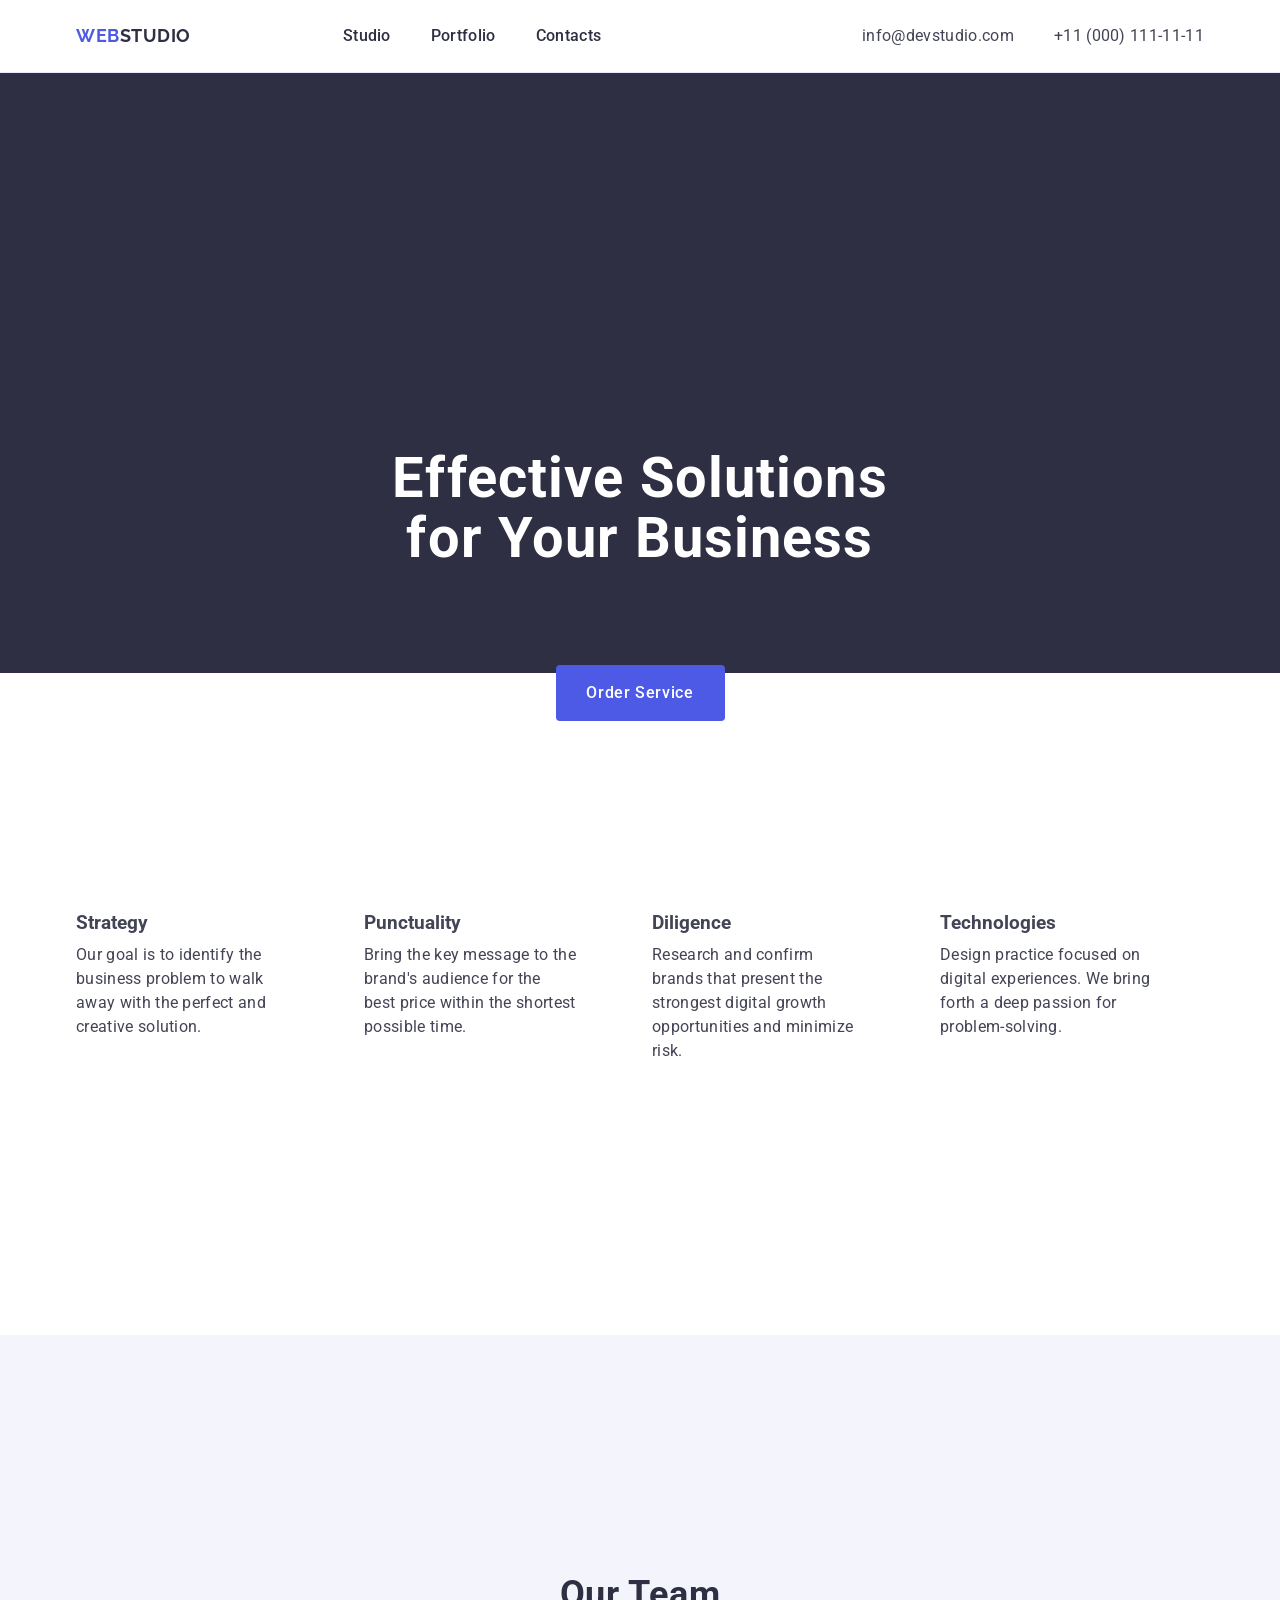
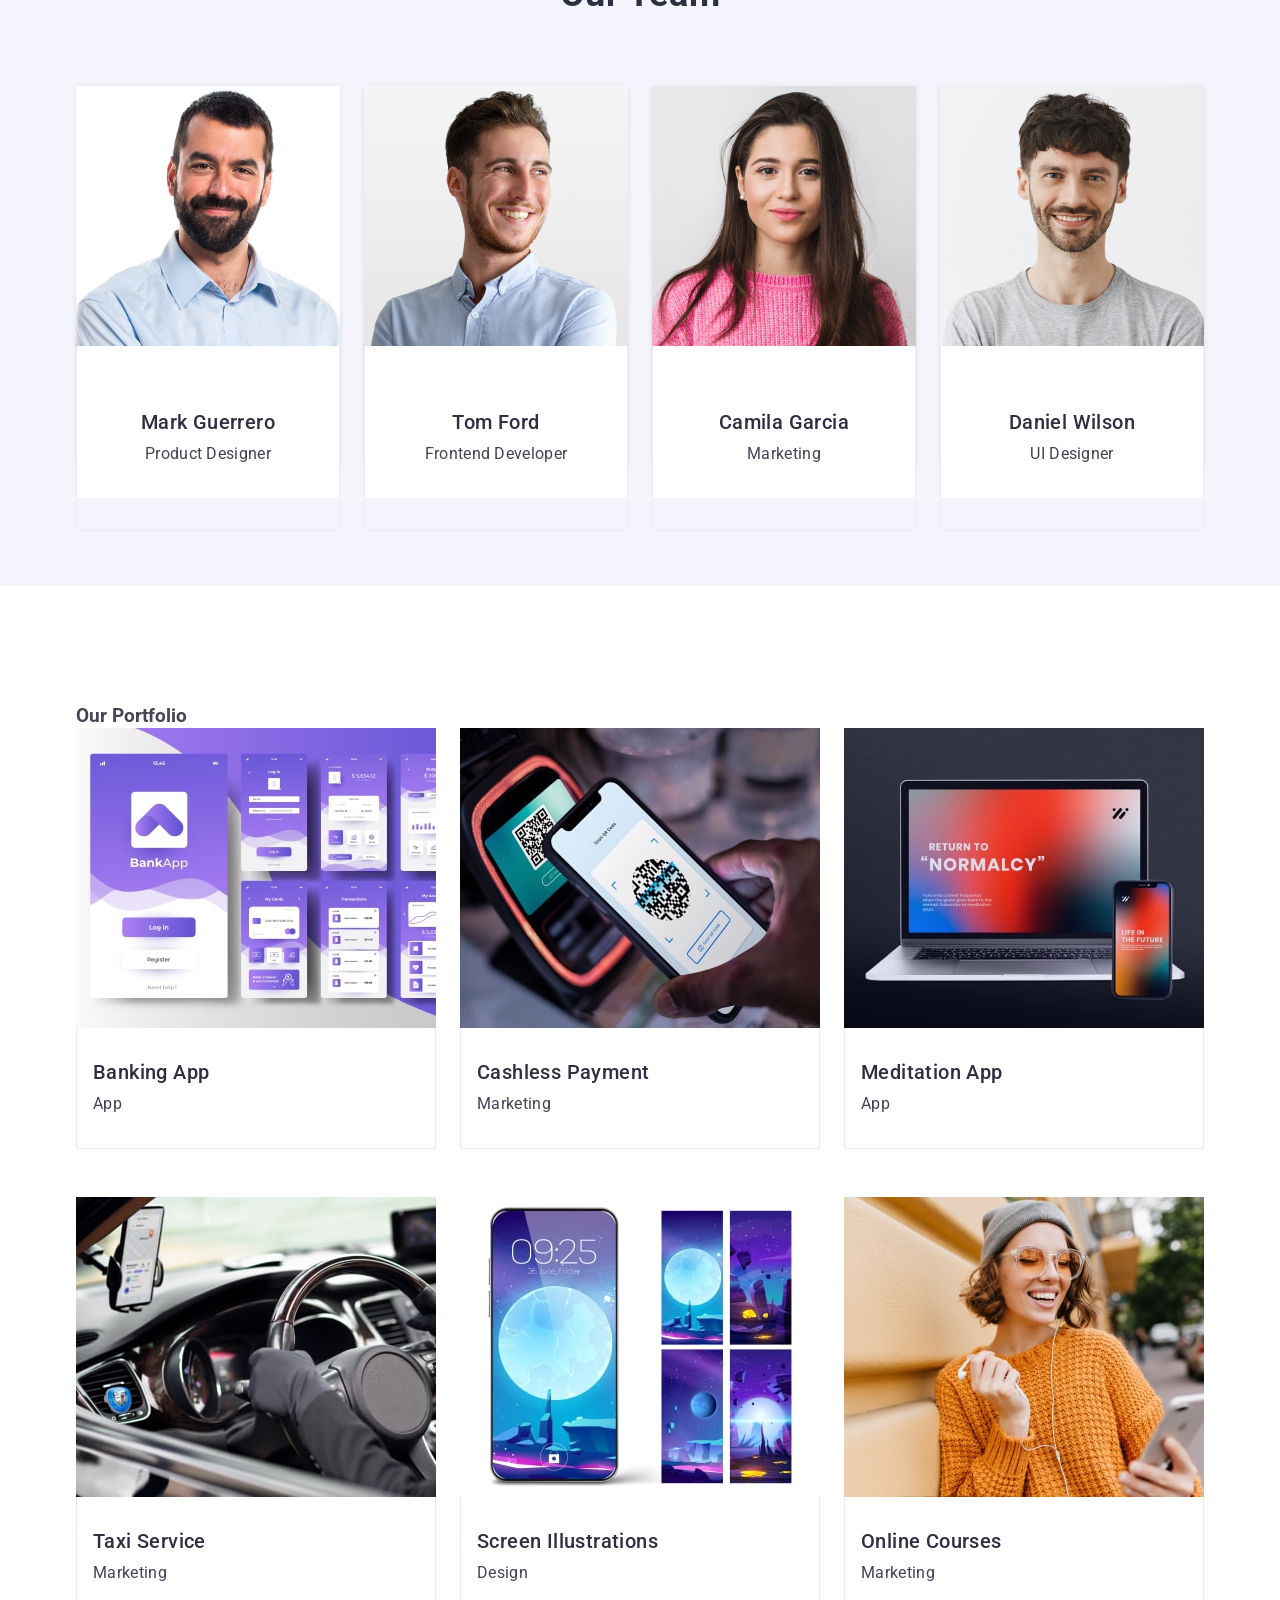
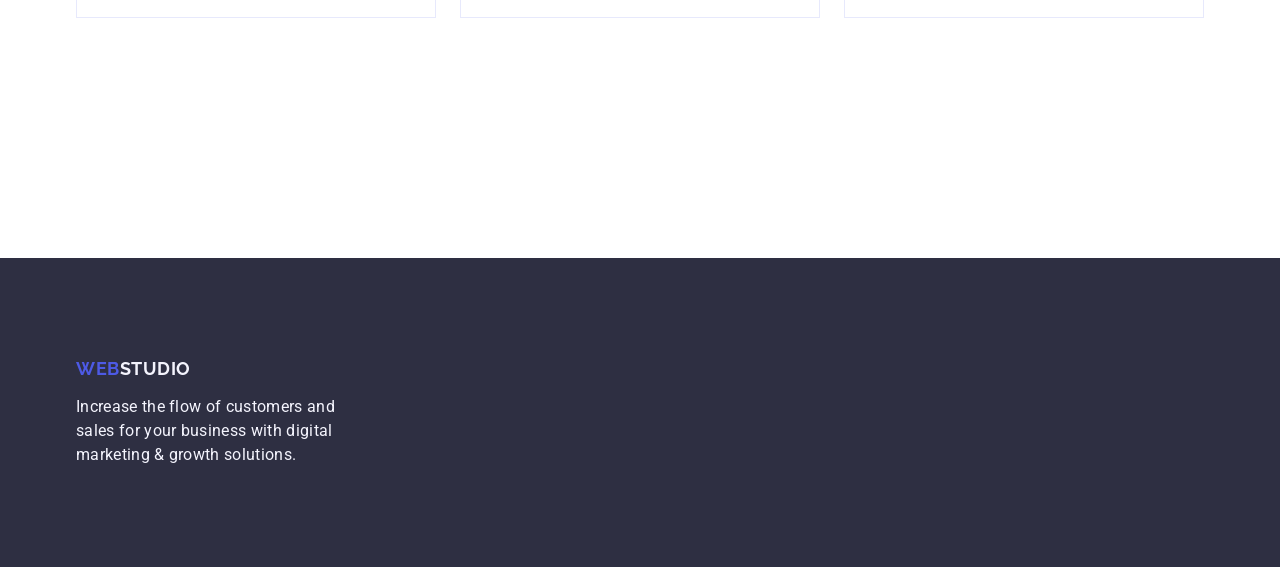
==== commit 13718061: "css 3 (1)" ====
--- a/index.html
+++ b/index.html
@@ -10,210 +10,252 @@
       href="https://fonts.googleapis.com/css2?family=Raleway:wght@700&family=Roboto:wght@400;500;700&display=swap"
       rel="stylesheet"
     />
-    <link rel="stylesheet" href="https://cdnjs.cloudflare.com/ajax/libs/modern-normalize/2.0.0/modern-normalize.min.css" integrity="sha512-4xo8blKMVCiXpTaLzQSLSw3KFOVPWhm/TRtuPVc4WG6kUgjH6J03IBuG7JZPkcWMxJ5huwaBpOpnwYElP/m6wg==" crossorigin="anonymous" referrerpolicy="no-referrer" />
+    <link
+      rel="stylesheet"
+      href="https://cdnjs.cloudflare.com/ajax/libs/modern-normalize/2.0.0/modern-normalize.min.css"
+      integrity="sha512-4xo8blKMVCiXpTaLzQSLSw3KFOVPWhm/TRtuPVc4WG6kUgjH6J03IBuG7JZPkcWMxJ5huwaBpOpnwYElP/m6wg=="
+      crossorigin="anonymous"
+      referrerpolicy="no-referrer"
+    />
     <link rel="stylesheet" href="./css/styles.css" />
   </head>
   <body>
     <header class="header">
-      <nav class="header-navigation">
-        <a  href="./index.html" class="header-logo-web">WEB<span class="header-logo-studio">Studio</span>
-        </a>
-    
-        <ul class="header-menu-list">
-          
-          <li class="header-menu-item"><a class="header-menu-link" href="./index.html">Studio</a></li>
-          <li class="header-menu-item"><a class="header-menu-link" href="">Portfolio</a></li>
-          <li class="header-menu-item"><a class="header-menu-link" href="">Contacts</a></li>
-        </ul>
-      </nav>
-      <address class="header-address">
-        <ul class="header-address-list">
-          <li class="header-address-item"><a class="header-address-link" href="mailto:info@devstudio.com">info@devstudio.com</a></li>
-          <li class="header-address-item"><a class="header-address-link" href="tel:+110001111111">+11 (000) 111-11-11</a></li>
-        </ul>
-      </address>
+      <div class="container header-container">
+        <nav class="header-navigation">
+          <a href="./index.html" class="logo header-logo"
+            >WEB<span class="logo-part">Studio</span>
+          </a>
+
+          <ul class="header-menu-list">
+            <li class="header-menu-item">
+              <a class="header-menu-link" href="./index.html">Studio</a>
+            </li>
+            <li class="header-menu-item">
+              <a class="header-menu-link" href="">Portfolio</a>
+            </li>
+            <li class="header-menu-item">
+              <a class="header-menu-link" href="">Contacts</a>
+            </li>
+          </ul>
+        </nav>
+        <address class="header-address">
+          <ul class="header-address-list">
+            <li class="header-address-item">
+              <a class="header-address-link" href="mailto:info@devstudio.com"
+                >info@devstudio.com</a
+              >
+            </li>
+            <li class="header-address-item">
+              <a class="header-address-link" href="tel:+110001111111"
+                >+11 (000) 111-11-11</a
+              >
+            </li>
+          </ul>
+        </address>
+      </div>
     </header>
 
-
-
-    <main>
+    <main class="main">
       <section class="hero">
-        <h1 class="hero-title">Effective Solutions for Your Business</h1>
-        <button type="button" class="hero-btn">Order Service</button>
-      </section>
-
+        <div class="container hero-container">
+          <h1 class="hero-title">Effective Solutions for Your Business</h1>
+          <button  class="hero-btn" type="button">Order Service</button>
+        </div>
+      </section>
 
       <section class="features">
-        <h2 hidden>Features</h2>
-        <ul class="features-list">
-          <li class="features-iteam">
-            <h3 class="features-subtitle">Strategy</h3>
-            <p class="features-item-text">
-              Our goal is to identify the business problem to walk away with the
-              perfect and creative solution.
-            </p>
-          </li>
-          <li class="features-iteam">
-            <h3 class="features-subtitle">Punctuality</h3>
-            <p class="features-item-text">
-              Bring the key message to the brand's audience for the best price
-              within the shortest possible time.
-            </p>
-          </li>
-          <li class="features-iteam">
-            <h3 class="features-subtitle">Diligence</h3>
-            <p class="features-item-text">
-              Research and confirm brands that present the strongest digital
-              growth opportunities and minimize risk.
-            </p>
-          </li>
-          <li class="features-iteam">
-            <h3 class="features-subtitle">Technologies</h3>
-            <p class="features-item-text">
-              Design practice focused on digital experiences. We bring forth a
-              deep passion for problem-solving.
-            </p>
-          </li>
-        </ul>
-      </section>
-
+        <div class="container features-container">
+          <h2 class="features-name features-hidden">Features</h2>
+          <ul class="features-list">
+            <li class="features-iteam">
+              <h3 class="features-subtitle">Strategy</h3>
+              <p class="features-item-text">
+                Our goal is to identify the business problem to walk away with
+                the perfect and creative solution.
+              </p>
+            </li>
+            <li class="features-iteam">
+              <h3 class="features-subtitle">Punctuality</h3>
+              <p class="features-item-text">
+                Bring the key message to the brand's audience for the best price
+                within the shortest possible time.
+              </p>
+            </li>
+            <li class="features-iteam">
+              <h3 class="features-subtitle">Diligence</h3>
+              <p class="features-item-text">
+                Research and confirm brands that present the strongest digital
+                growth opportunities and minimize risk.
+              </p>
+            </li>
+            <li class="features-iteam">
+              <h3 class="features-subtitle">Technologies</h3>
+              <p class="features-item-text">
+                Design practice focused on digital experiences. We bring forth a
+                deep passion for problem-solving.
+              </p>
+            </li>
+          </ul>
+        </div>
+      </section>
 
       <section class="our-team">
-        <h2 class="our-team-title">Our Team</h2>
-        <ul class="our-team-list">
-          <li class="our-team-iteam">
-            <img
-              src="./images/mark.jpg"
-              width="264"
-              height="260"
-              alt="mark guerrero"
-            />
-            <h3 class="our-team-name">Mark Guerrero</h3>
-            <p class="our-team-text">Product Designer</p>
-          </li>
-
-          <li class="our-team-iteam">
-            <img
-              src="./images/tom.jpg"
-              width="264"
-              height="260"
-              alt="tom ford"
-            />
-            <h3 class="our-team-name">Tom Ford</h3>
-            <p class="our-team-text">Frontend Developer</p>
-          </li>
-
-          <li class="our-team-iteam">
-            <img
-              src="./images/camila.jpg"
-              width="264"
-              height="260"
-              alt="camila garcia"
-            />
-            <h3 class="our-team-name">Camila Garcia</h3>
-            <p class="our-team-text">Marketing</p>
-          </li>
-
-          <li class="our-team-iteam">
-            <img
-              src="./images/daniel.jpg"
-              width="264"
-              height="260"
-              alt="daniel wilson"
-            />
-            <h3 class="our-team-name">Daniel Wilson</h3>
-            <p class="our-team-text">UI Designer</p>
-          </li>
-        </ul>
-      </section>
-
-
+        <div class="container">
+          <h2 class="our-team-title">Our Team</h2>
+          <ul class="our-team-list">
+            <li class="our-team-iteam">
+              <img
+                src="./images/mark.jpg"
+                width="264"
+                height="260"
+                alt="mark guerrero"
+              />
+              <div class="our-foto-container">
+              <h3 class="our-team-name">Mark Guerrero</h3>
+              <p class="our-team-text">Product Designer</p>
+            </div>
+            </li>
+
+            <li class="our-team-iteam">
+              <img
+                src="./images/tom.jpg"
+                width="264"
+                height="260"
+                alt="tom ford"
+              />
+              <div class="our-foto-container">
+              <h3 class="our-team-name">Tom Ford</h3>
+              <p class="our-team-text">Frontend Developer</p>
+            </div>
+            </li>
+
+            <li class="our-team-iteam">
+              <img
+                src="./images/camila.jpg"
+                width="264"
+                height="260"
+                alt="camila garcia"
+              />
+              <div class="our-foto-container">
+              <h3 class="our-team-name">Camila Garcia</h3>
+              <p class="our-team-text">Marketing</p>
+            </div>
+            </li>
+
+            <li class="our-team-iteam">
+              <img
+                src="./images/daniel.jpg"
+                width="264"
+                height="260"
+                alt="daniel wilson"
+              />
+              <div class="our-foto-container">
+              <h3 class="our-team-name">Daniel Wilson</h3>
+              <p class="our-team-text">UI Designer</p>
+            </div>
+            </li>
+          </ul>
+        </div>
+      </section>
 
       <section class="our-portfolio">
-        <h2 class="our-portfolio-title">Our Portfolio</h2>
-        <ul class="our-portfolio-list">
-          <li class="our-portfolio-iteam">
-            <img
-              src="./images/bankingapp.jpg"
-              alt="bankingapp"
-              width="360"
-              height="300"
-            />
-            <h3 class="our-portfolio-name">Banking App</h3>
-            <p class="our-portfolio-text">App</p>
-          </li>
-
-          <li>
-            <img
-              src="./images/cashlesspayment.jpg"
-              alt="cashlesspayment"
-              width="360"
-              height="300"
-            />
-            <h3 class="our-portfolio-name">Cashless Payment</h3>
-            <p class="our-portfolio-text">Marketing</p>
-          </li>
-
-          <li>
-            <img
-              src="./images/meditationapp.jpg"
-              alt="meditationapp"
-              width="360"
-              height="300"
-            />
-            <h3 class="our-portfolio-name">Meditation App</h3>
-            <p class="our-portfolio-text">App</p>
-          </li>
-
-          <li>
-            <img
-              src="./images/taxiservice.jpg"
-              alt="taxiservice"
-              width="360"
-              height="300"
-            />
-            <h3 class="our-portfolio-name">Taxi Service</h3>
-            <p class="our-portfolio-text">Marketing</p>
-          </li>
-
-          <li>
-            <img
-              src="./images/screeniiiustrations.jpg"
-              alt="screeniiiustrations"
-              width="360"
-              height="300"
-            />
-            <h3 class="our-portfolio-name">Screen Illustrations</h3>
-            <p class="our-portfolio-text">Design</p>
-          </li>
-
-          <li>
-            <img
-              src="./images/onlinecourses.jpg"
-              alt="onlinecourses"
-              width="360"
-              height="300"
-            />
-            <h3 class="our-portfolio-name">Online Courses</h3>
-            <p class="our-portfolio-text">Marketing</p>
-          </li>
-        </ul>
+        <div class="container">
+          <h3 class="our-portfolio-title">Our Portfolio</h3>
+          <ul class="our-portfolio-list">
+            <li class="our-portfolio-iteam">
+              <img
+                src="./images/bankingapp.jpg"
+                alt="bankingapp"
+                width="360"
+                height="300"
+              />
+              <div class="portfolio-container">
+              <h3 class="our-portfolio-name">Banking App</h3>
+              <p class="our-portfolio-text">App</p>
+            </div>
+            </li>
+
+            <li>
+              <img
+                src="./images/cashlesspayment.jpg"
+                alt="cashlesspayment"
+                width="360"
+                height="300"
+              />
+              <div class="portfolio-container">
+              <h3 class="our-portfolio-name">Cashless Payment</h3>
+              <p class="our-portfolio-text">Marketing</p>
+            </div>
+            </li>
+
+            <li>
+              <img
+                src="./images/meditationapp.jpg"
+                alt="meditationapp"
+                width="360"
+                height="300"
+              />
+              <div class="portfolio-container">
+              <h3 class="our-portfolio-name">Meditation App</h3>
+              <p class="our-portfolio-text">App</p>
+            </div>
+            </li>
+
+            <li>
+              <img
+                src="./images/taxiservice.jpg"
+                alt="taxiservice"
+                width="360"
+                height="300"
+              />
+              <div class="portfolio-container">
+              <h3 class="our-portfolio-name">Taxi Service</h3>
+              <p class="our-portfolio-text">Marketing</p>
+            </div>
+            </li>
+
+            <li>
+              <img
+                src="./images/screeniiiustrations.jpg"
+                alt="screeniiiustrations"
+                width="360"
+                height="300"
+              />
+              <div class="portfolio-container">
+              <h3 class="our-portfolio-name">Screen Illustrations</h3>
+              <p class="our-portfolio-text">Design</p>
+              </div>
+            </li>
+
+            <li>
+              <img
+                src="./images/onlinecourses.jpg"
+                alt="onlinecourses"
+                width="360"
+                height="300"
+              />
+              <div class="portfolio-container">
+              <h3 class="our-portfolio-name">Online Courses</h3>
+              <p class="our-portfolio-text">Marketing</p>
+            </div>
+            </li>
+          </ul>
+        </div>
       </section>
     </main>
 
-
-
-
-
-
     <footer class="footer">
-      <a  href="./index.html" class="footer-logo">Web<span class="footer-logo-web">Studio</span></a>
-    
-      <p class="footer-text">
-        Increase the flow of customers and sales for your business with digital
-        marketing & growth solutions.
-      </p>
+      <div class="container">
+        <a href="./index.html" class="logo footer-logo"
+          >Web<span class="logo-part">Studio</span></a
+        >
+
+        <p class="footer-text">
+          Increase the flow of customers and sales for your business with
+          digital marketing & growth solutions.
+        </p>
+      </div>
     </footer>
-
   </body>
 </html>
--- a/css/styles.css
+++ b/css/styles.css
@@ -2,47 +2,109 @@
   font-family: "Roboto", sans-serif;
   color: #434455;
   background-color: #ffffff;
-  font-weight: 400;
-  font-size: 16px;
 }
 
 ul {
   list-style-type: none;
+  margin: 0;
+  padding: 0;
+}
+
+h1,
+h2,
+h3,
+h4,
+h5,
+h6,
+p {
+  margin: 0;
 }
 
 a {
   text-decoration: none;
 }
 
-/*--------------------- HEADER ------------------ */
-
-.header-logo-studio {
-  font-family: "Raleway", sans-serif;
+.container {
+  max-width: 1158px;
+  padding: 0 15px;
+  margin: auto;
+}
+
+.header {
+  border-bottom: 1px solid #E7E9FC;
+}
+
+
+.header-container {
+  display: flex;
+  align-items: center;
+}
+
+
+
+.header-navigation {
+  display: flex;
+  align-items: center;
+}
+
+.header-menu-list {
+  display: flex;
+  gap: 40px;
+  align-items: center;
+}
+
+img {
+  display: block;
+}
+
+
+.logo {
+  font-family: 'Raleway', sans-serif;
   font-weight: 700;
   font-size: 18px;
-  line-height: 117%;
+  line-height: 1.17;
   letter-spacing: 0.03em;
   text-transform: uppercase;
-  color: #2e2f42;
-}
-
-.header-logo-web {
-  font-family: "Raleway", sans-serif;
-  font-weight: 700;
-  font-size: 18px;
-  line-height: 117%;
-  letter-spacing: 0.03em;
-  text-transform: uppercase;
-  color: #4d5ae5;
-}
+  color: #4D5AE5;
+}
+
+.header-logo {
+  padding: 24px 0;
+  margin-right: 76px;
+}
+
+
+
+
+
+
+
+.header-logo .logo-part {
+  color: #2e2f42;
+}
+
+.footer-logo .logo-part {
+  color: #f4f4fd;
+}
+
+.logo-part {
+  margin-right: 76px;
+}
+
+
+
+
 
 .header-menu-link {
+  display: block;
+  padding: 24px 0;
   font-weight: 500;
   font-size: 16px;
-  line-height: 150%;
-  letter-spacing: 0.02em;
-  color: #2e2f42;
-}
+  line-height: 1.5;
+  letter-spacing: 0.02em;
+  color: #2e2f42;
+}
+
 
 .header-menu-link:hover,
 .header-menu-link:focus {
@@ -54,16 +116,27 @@
 }
 
 .header-address {
-    font-style: normal;
-}
+  font-style: normal;
+  margin-left: auto;
+}
+
+.header-address-list {
+  display: flex;
+  align-items: center;
+  gap: 40px;
+}
+
+
 
 .header-address-link {
+  display: block;
+  padding: 24px 0;
   font-weight: 400;
   font-size: 16px;
-  line-height: 150%;
-  letter-spacing: 0.02em;
-  color: #434455;
-  font-style: normal;
+  line-height: 1.5;
+  letter-spacing: 0.02em;
+  color: #434455;
+  padding: 24px 0;
 }
 
 .header-address-link:hover,
@@ -78,155 +151,244 @@
 /*--------------------------------------- */
 
 .hero {
-  background-color: #2e2f42;
-}
-
-.hero-title {
+  background: #2e2f42;
+  height: 600px;
+  display: flex;
+  align-items: center;
+  padding: 188px 0 188px;
+}
+
+
+
+.hero-title { 
   font-weight: 700;
   font-size: 56px;
-  line-height: 107%;
-  letter-spacing: 0.02em;
+  line-height: 1.07;
+  letter-spacing: 0.02em;
+  color: #fff;
+  max-width: 496px;
+  padding-top: 188px;
+  padding-bottom: 48px;
+  margin-left: auto;
+  margin-right: auto;
   text-align: center;
-  color: #fff;
 }
 
 .hero-btn {
-  font-family: "Roboto", sans-serif;
-  font-family: inherit;
+  font-family: Roboto, sans-serif;
   font-weight: 500;
-  font-size: 16px;
-  line-height: 150%;
+  line-height: 1.5;
   letter-spacing: 0.04em;
-  color: #fff;
-  background-color: #4d5ae5;
+  color: #ffffff;
   cursor: pointer;
-}
+  background: #4d5ae5;
+  border-radius: 4px;
+  min-width: 169px;
+  height: 56px;
+  margin: 48px auto 188px auto;
+  display: block;
+  border: none;
+}
+
 .hero-btn:hover,
 .hero-btn:focus {
   background-color: #404bbf;
 }
 
-.features {
-  background-color: #fff;
-}
-
-.features-list {
-}
-.features-iteam {
+.features-hidden {
+  position: absolute;
+  width: 1px;
+  height: 1px;
+  margin: -1px;
+  border: 0;
+  padding: 0;
+  white-space: nowrap;
+  clip-path: inset(100%);
+  clip: rect(0 0 0 0);
+  overflow: hidden;
+}
+
+.features{
+  padding: 120px 0 120px;
+}
+
+
+
+.features-list{
+  display: flex;
+  gap: 24px;
+  padding-bottom: 120px;
 }
 
 .features-subtitle {
+  margin-bottom: 8px;
+}
+
+.features-item-text {
+  font-weight: 400;
+  font-size: 16px;
+  line-height: 1.5;
+  letter-spacing: 0.02em;
+  background-color: #ffffff;
+  color: #434455;
+  padding-bottom: 32px;
+  padding-right: 52px;
+  margin-right: auto;
+  margin-left: auto;
+}
+
+.features-iteam{
+  padding-top: 120px;
+  width: calc((100% - 72px) / 4);
+}
+
+
+
+
+
+.our-team-list{
+  display: flex;
+  gap: 24px;
+}
+
+
+.our-foto-container{
+  display: block;
+  text-align: center;
+  border-bottom: 1px solid #e7e9fc;
+  border-left: 1px solid #e7e9fc;
+  border-right: 1px solid #e7e9fc;
+  padding-top: 32px;
+  padding-bottom: 32px;
+}
+
+.our-team-name {
   font-weight: 500;
   font-size: 20px;
-  line-height: 120%;
-  letter-spacing: 0.02em;
-  color: #2e2f42;
-}
-.features-item-text {
+  line-height: 1.2;
+  letter-spacing: 0.02em;
+  text-transform: capitalize;
+  color: #2e2f42;
+  padding-top: 32px;
+  margin-bottom: 8px;
+}
+
+.our-team-text{
   font-weight: 400;
   font-size: 16px;
-  line-height: 150%;
-  letter-spacing: 0.02em;
-  color: #434455;
+  line-height: 1.5;
+  letter-spacing: 0.02em;
+  background-color: #ffffff;
+  color: #434455;
+  padding-bottom: 32px;
+  margin-right: auto;
+  margin-left: auto;
 }
 
 .our-team {
   background-color: #f4f4fd;
-}
+  padding: 120px 0 120px;
+}
+
+.our-team-iteam {
+  background-color: #ffffff;
+  width: 264px;
+  height: 380px;
+  border-radius: 0 0 4px 4px;
+  box-shadow: 0 2px 1px 0 rgba(46, 47, 66, 0.08),
+    0 1px 1px 0 rgba(46, 47, 66, 0.16), 0 1px 6px 0 rgba(46, 47, 66, 0.08);
+}
+
+.our-team-title{
+  font-weight: 700;
+  font-size: 36px;
+  line-height: 1.11;
+  letter-spacing: 0.02em;
+  text-align: center;
+  text-transform: capitalize;
+  color: #2e2f42;
+  padding-top: 120px;
+  margin-bottom: 72px;
+}
+
+.our-team-iteam{
+  width: calc((100% - 72px) / 4);
+}
+
+.our-portfolio{
+  padding: 120px 0 120px 0;
+}
+
+.our-portfolio-list{
+  display: flex;
+  flex-wrap: wrap;
+  column-gap: 24px;
+  row-gap: 48px;
+  padding-bottom: 120px;
+}
+
+
+.portfolio-container{
+  border-bottom: 1px solid #e7e9fc;
+  border-left: 1px solid #e7e9fc;
+  border-right: 1px solid #e7e9fc;
+  padding: 32px 16px;
+}
+
 .our-team-title {
   font-weight: 700;
   font-size: 36px;
-  line-height: 111%;
-  letter-spacing: 0.02em;
-  color: #2e2f42;
+  line-height: 1.11;
+  letter-spacing: 0.02em;
   text-align: center;
   text-transform: capitalize;
-}
-
-.our-team-list {
-  background-color: #ffffff;
-}
-
-.our-team-iteam {
-  background-color: #ffffff;
-}
-
-.our-team-name {
+  color: #2e2f42;
+  margin-bottom: 72px;
+  padding-top: 120px;
+}
+
+.our-team-iteam{
+  width: calc((100% - 48px) / 3);
+}
+
+.our-portfolio-name{
+  display: block;
   font-weight: 500;
   font-size: 20px;
-  line-height: 120%;
-  letter-spacing: 0.02em;
-  color: #2e2f42;
-}
-
-.our-team-text {
+  line-height: 1.2;
+  letter-spacing: 0.02em;
+  color: #2e2f42;
+  margin-bottom: 8px;
+}
+
+.our-portfolio-text{
+  display: block;
+  margin: 0;
   font-weight: 400;
   font-size: 16px;
-  line-height: 150%;
-  letter-spacing: 0.02em;
-  color: #434455;
-}
-
-.our-portfolio {
-  background-color: white;
-}
-.our-portfolio-title {
-  font-weight: 700;
-  font-size: 36px;
-  line-height: 111%;
-  letter-spacing: 0.02em;
-  text-align: center;
-  text-transform: capitalize;
-  color: #2e2f42;
-}
-.our-portfolio-list {
-}
-.our-portfolio-iteam {
-}
-.our-portfolio-name {
-  font-weight: 500;
-  font-size: 20px;
-  line-height: 120%;
-  letter-spacing: 0.02em;
-  color: #2e2f42;
-}
-.our-portfolio-text {
-  font-weight: 400;
-  font-size: 16px;
-  line-height: 150%;
-  letter-spacing: 0.02em;
-  color: #434455;
+  line-height: 1.5;
+  letter-spacing: 0.02em;
+  color: #434455;
+}
+
+.footer-text {
+  color: #f4f4fd;
+  line-height: 1.5;
+  letter-spacing: 0.02em;
+  padding-bottom: 100px;
+  max-width: 264px;
+  padding: 0;
+  margin: 0;
+}
+
+.footer-logo{
+  margin-bottom: 16px;
+  display: inline-block;
 }
 
 .footer {
   background-color: #2e2f42;
-}
-
-.footer-logo {
-  font-family: "Raleway", sans-serif;
-  font-weight: 700;
-  font-size: 18px;
-  line-height: 117%;
-  letter-spacing: 0.03em;
-  text-transform: uppercase;
-  color: #4d5ae5;
-}
-
-.footer-logo-web {
-  font-family: "Raleway", sans-serif;
-  font-weight: 700;
-  font-size: 18px;
-  line-height: 117%;
-  letter-spacing: 0.03em;
-  text-transform: uppercase;
-  color: #f4f4fd;
-}
-
-.footer-text {
-  font-family: "Raleway", sans-serif;
-  font-weight: 400;
-  font-size: 16px;
-  line-height: 150%;
-  letter-spacing: 0.02em;
-  color: #f4f4fd;
-}
+  padding-top: 100px;
+  padding-bottom: 100px;
+  margin: 0 auto;
+}
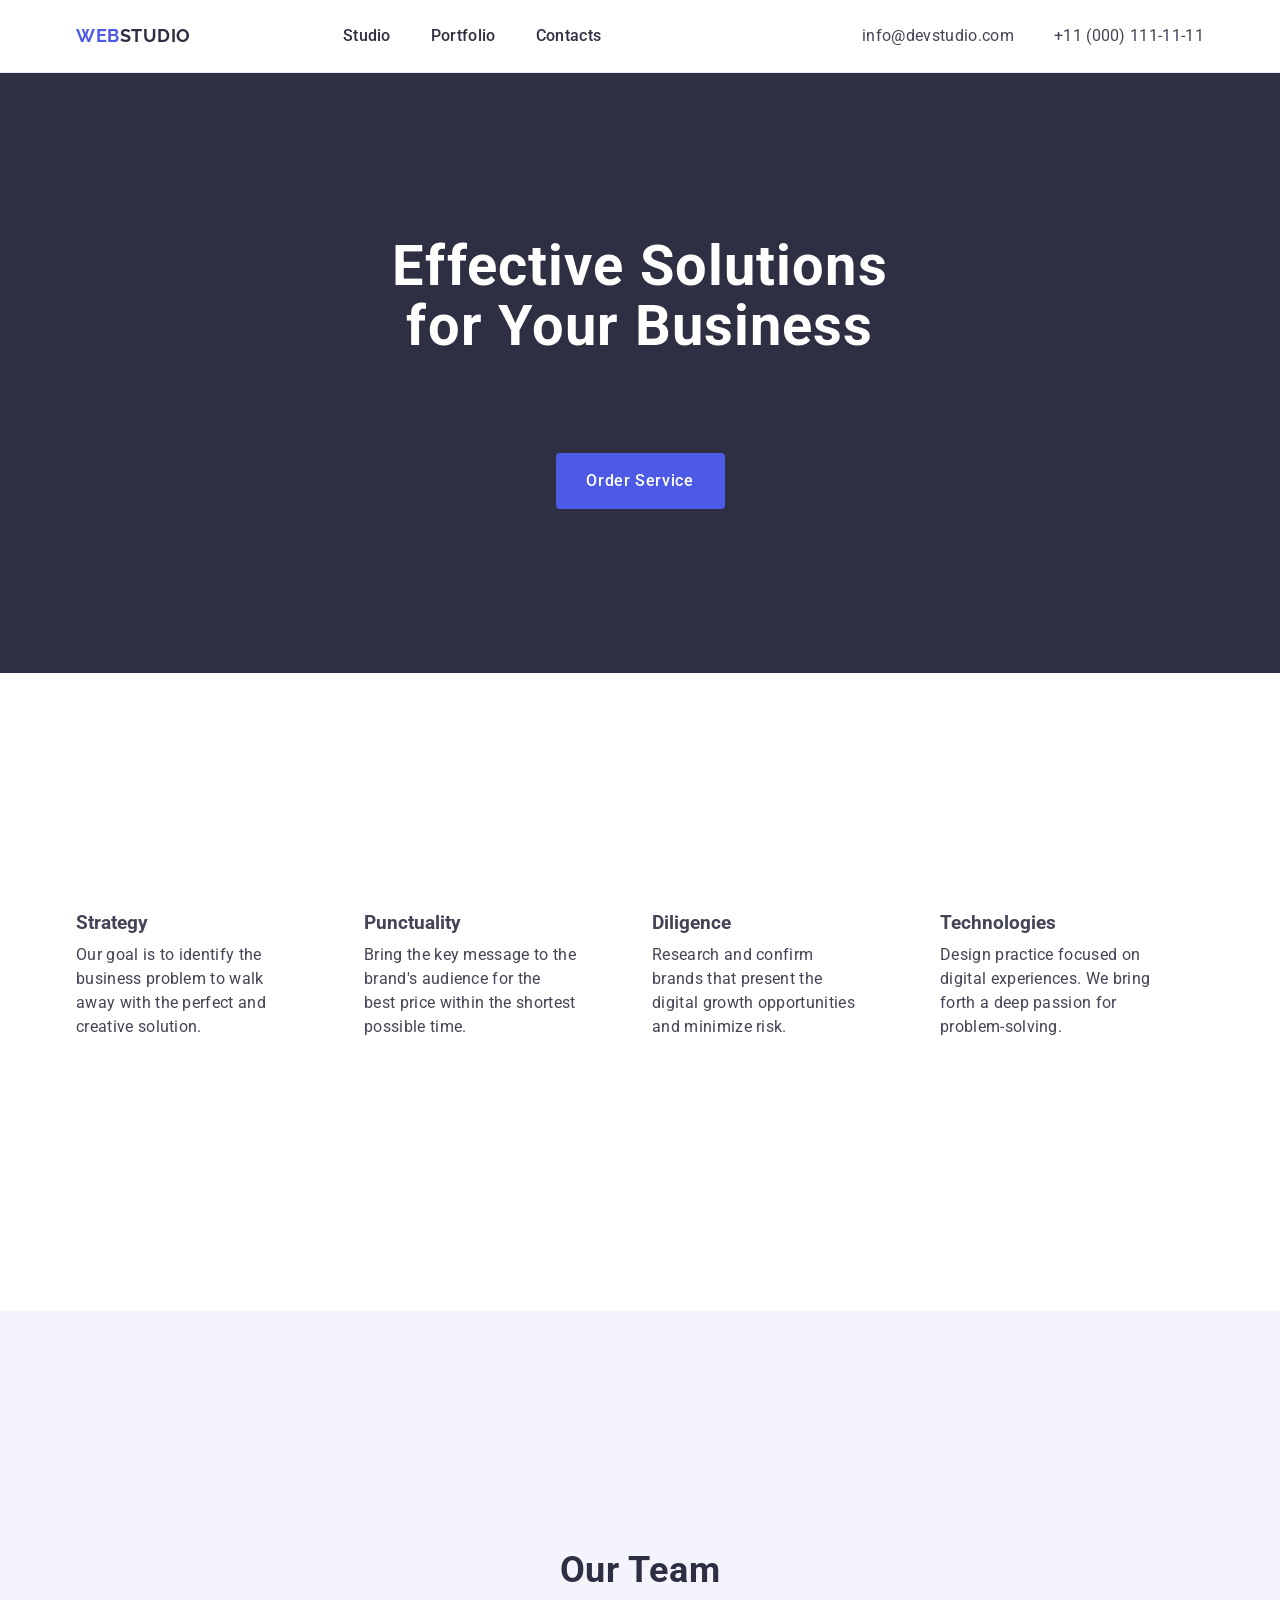
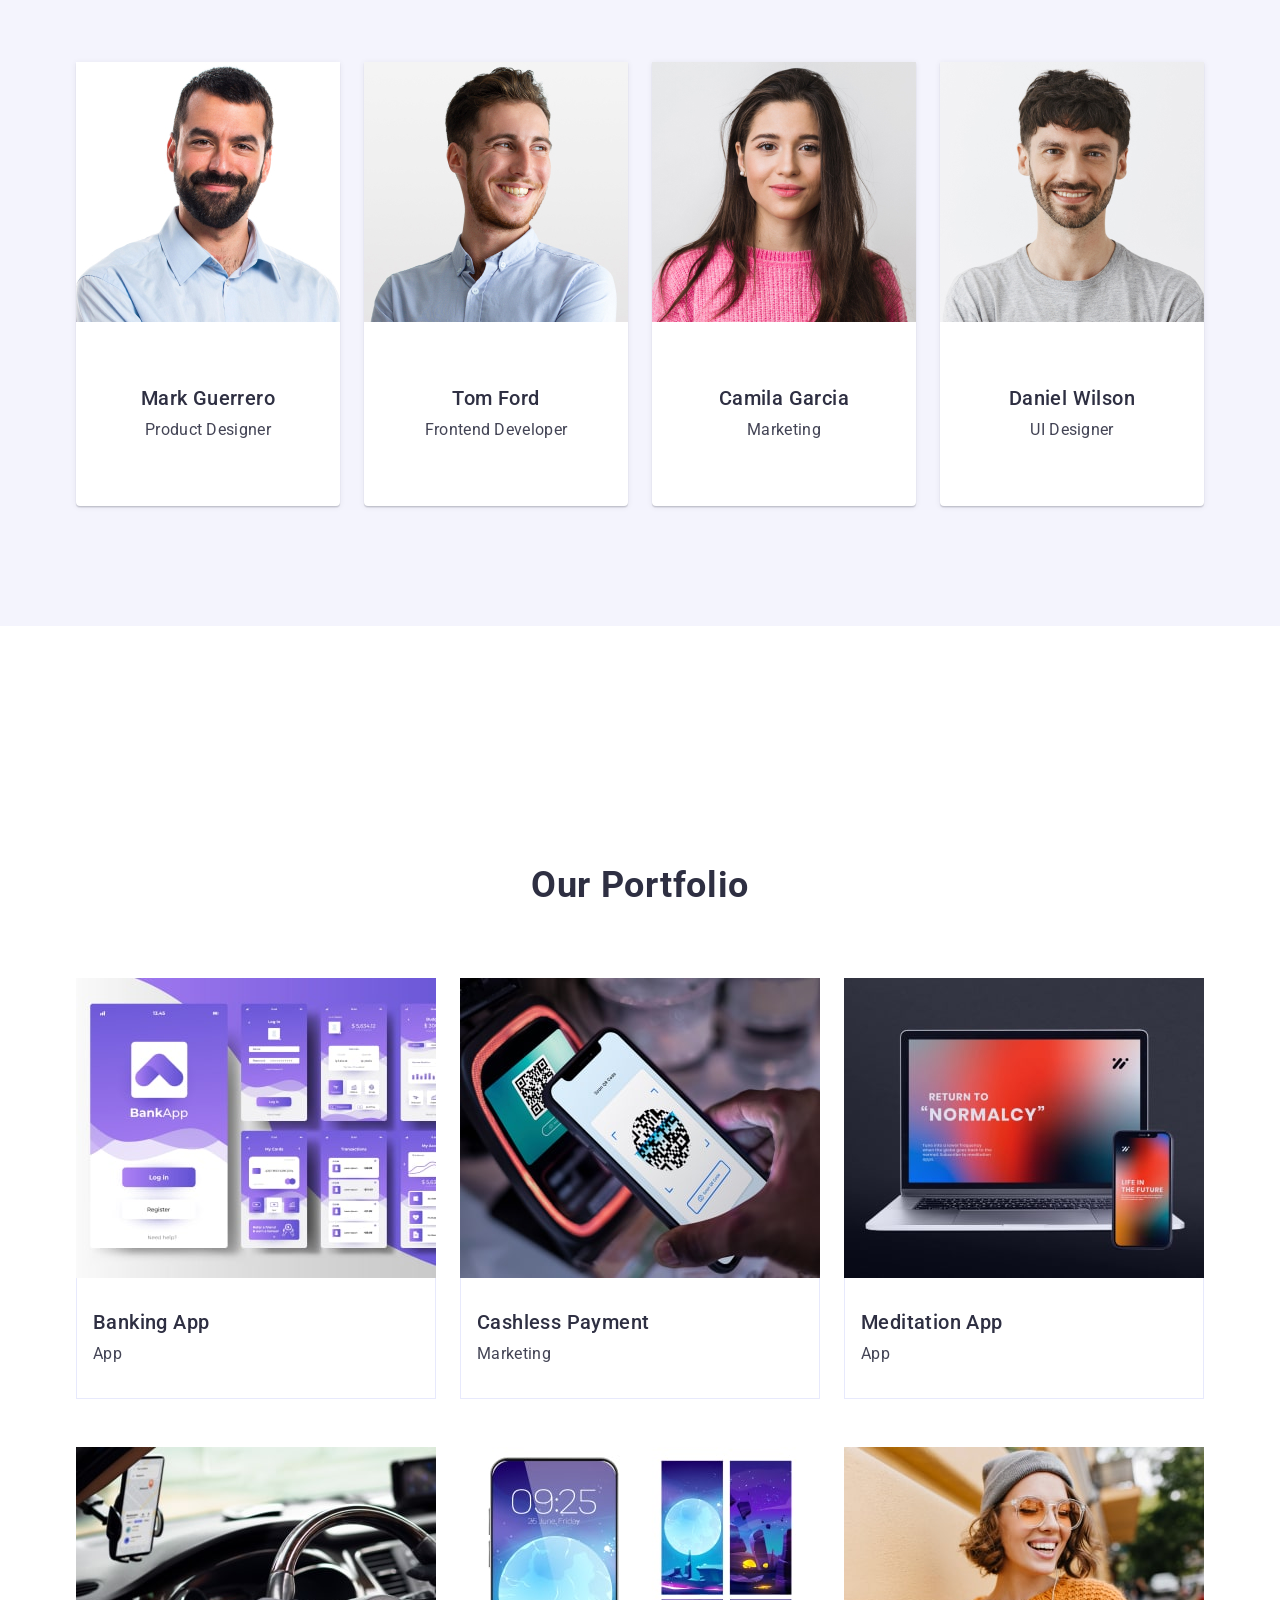
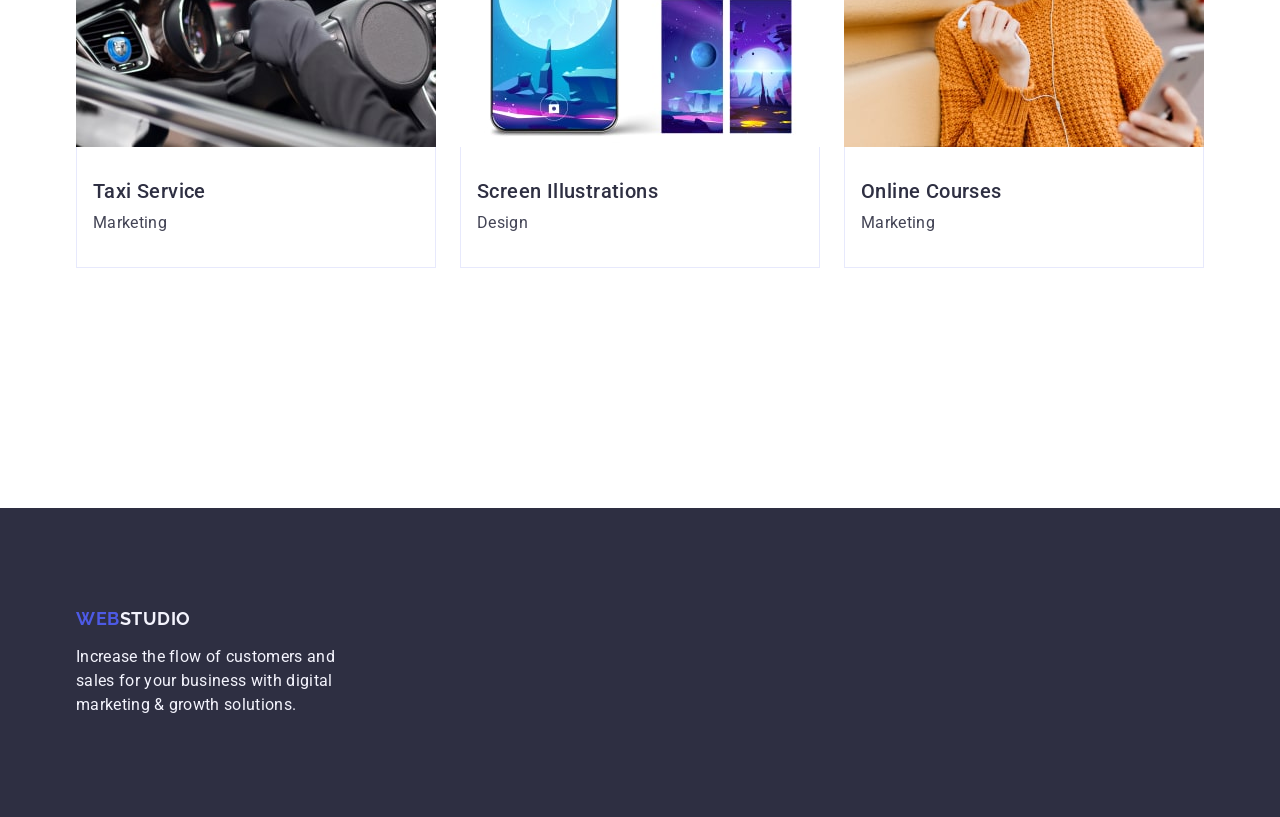
==== commit 268b09f9: "css 3 (2)" ====
--- a/index.html
+++ b/index.html
@@ -3,7 +3,7 @@
   <head>
     <meta charset="UTF-8" />
     <meta name="viewport" content="width=device-width, initial-scale=1.0" />
-    <title>Web Studio</title>
+    <title>Document</title>
     <link rel="preconnect" href="https://fonts.googleapis.com" />
     <link rel="preconnect" href="https://fonts.gstatic.com" crossorigin />
     <link
@@ -12,42 +12,40 @@
     />
     <link
       rel="stylesheet"
-      href="https://cdnjs.cloudflare.com/ajax/libs/modern-normalize/2.0.0/modern-normalize.min.css"
-      integrity="sha512-4xo8blKMVCiXpTaLzQSLSw3KFOVPWhm/TRtuPVc4WG6kUgjH6J03IBuG7JZPkcWMxJ5huwaBpOpnwYElP/m6wg=="
-      crossorigin="anonymous"
-      referrerpolicy="no-referrer"
+      href="https://cdn.jsdelivr.net/npm/modern-normalize@2.0.0/modern-normalize.min.css"
     />
     <link rel="stylesheet" href="./css/styles.css" />
   </head>
   <body>
     <header class="header">
       <div class="container header-container">
-        <nav class="header-navigation">
-          <a href="./index.html" class="logo header-logo"
-            >WEB<span class="logo-part">Studio</span>
-          </a>
+        <!--Header info-->
+        <nav class="nav">
+          <a class="logo-web header-logo" href="./index.html"
+            >Web<span class="logo-studio">Studio</span></a
+          >
 
-          <ul class="header-menu-list">
-            <li class="header-menu-item">
-              <a class="header-menu-link" href="./index.html">Studio</a>
-            </li>
-            <li class="header-menu-item">
-              <a class="header-menu-link" href="">Portfolio</a>
-            </li>
-            <li class="header-menu-item">
-              <a class="header-menu-link" href="">Contacts</a>
+          <ul class="menu-list">
+            <li class="menu-item">
+              <a class="menu-link" href="./index.html">Studio</a>
+            </li>
+            <li class="menu-item">
+              <a class="menu-link" href="">Portfolio</a>
+            </li>
+            <li class="menu-item">
+              <a class="menu-link" href="">Contacts</a>
             </li>
           </ul>
         </nav>
-        <address class="header-address">
-          <ul class="header-address-list">
-            <li class="header-address-item">
-              <a class="header-address-link" href="mailto:info@devstudio.com"
+        <address class="address">
+          <ul class="contacts-list">
+            <li class="contacts-item">
+              <a class="contacts-info" href="mailto:info@devstudio.com"
                 >info@devstudio.com</a
               >
             </li>
-            <li class="header-address-item">
-              <a class="header-address-link" href="tel:+110001111111"
+            <li class="contacts-item">
+              <a class="contacts-info" href="tel:+110001111111"
                 >+11 (000) 111-11-11</a
               >
             </li>
@@ -57,41 +55,42 @@
     </header>
 
     <main class="main">
+      <!--Website title-->
       <section class="hero">
-        <div class="container hero-container">
+        <div class="container">
           <h1 class="hero-title">Effective Solutions for Your Business</h1>
-          <button  class="hero-btn" type="button">Order Service</button>
-        </div>
-      </section>
-
-      <section class="features">
-        <div class="container features-container">
-          <h2 class="features-name features-hidden">Features</h2>
-          <ul class="features-list">
-            <li class="features-iteam">
-              <h3 class="features-subtitle">Strategy</h3>
-              <p class="features-item-text">
+          <button class="button" type="button">Order Service</button>
+        </div>
+      </section>
+      <!--Team expertise-->
+      <section class="section-one">
+        <div class="container section-one-container">
+          <h2 class="visually-hidden">Team's values</h2>
+          <ul class="section-one-list">
+            <li class="section-one-item">
+              <h3 class="section-one-text">Strategy</h3>
+              <p class="section-text">
                 Our goal is to identify the business problem to walk away with
                 the perfect and creative solution.
               </p>
             </li>
-            <li class="features-iteam">
-              <h3 class="features-subtitle">Punctuality</h3>
-              <p class="features-item-text">
+            <li class="section-one-item">
+              <h3 class="section-one-text">Punctuality</h3>
+              <p class="section-text">
                 Bring the key message to the brand's audience for the best price
                 within the shortest possible time.
               </p>
             </li>
-            <li class="features-iteam">
-              <h3 class="features-subtitle">Diligence</h3>
-              <p class="features-item-text">
-                Research and confirm brands that present the strongest digital
-                growth opportunities and minimize risk.
-              </p>
-            </li>
-            <li class="features-iteam">
-              <h3 class="features-subtitle">Technologies</h3>
-              <p class="features-item-text">
+            <li class="section-one-item">
+              <h3 class="section-one-text">Diligence</h3>
+              <p class="section-text">
+                Research and confirm brands that present the digital growth
+                opportunities and minimize risk.
+              </p>
+            </li>
+            <li class="section-one-item">
+              <h3 class="section-one-text">Technologies</h3>
+              <p class="section-text">
                 Design practice focused on digital experiences. We bring forth a
                 deep passion for problem-solving.
               </p>
@@ -100,157 +99,148 @@
         </div>
       </section>
 
-      <section class="our-team">
+      <section class="section-two">
         <div class="container">
-          <h2 class="our-team-title">Our Team</h2>
-          <ul class="our-team-list">
-            <li class="our-team-iteam">
+          <h2 class="section-two-team">Our Team</h2>
+          <ul class="section-two-list">
+            <li class="section-two-item">
               <img
                 src="./images/mark.jpg"
-                width="264"
-                height="260"
-                alt="mark guerrero"
-              />
-              <div class="our-foto-container">
-              <h3 class="our-team-name">Mark Guerrero</h3>
-              <p class="our-team-text">Product Designer</p>
-            </div>
-            </li>
-
-            <li class="our-team-iteam">
+                alt="Product Designer Photo"
+                width="264"
+                height="260"
+              />
+              <div class="section-two-container">
+                <h3 class="section-two-text">Mark Guerrero</h3>
+                <p class="section-two-photo">Product Designer</p>
+              </div>
+            </li>
+            <li class="section-two-item">
               <img
                 src="./images/tom.jpg"
-                width="264"
-                height="260"
-                alt="tom ford"
-              />
-              <div class="our-foto-container">
-              <h3 class="our-team-name">Tom Ford</h3>
-              <p class="our-team-text">Frontend Developer</p>
-            </div>
-            </li>
-
-            <li class="our-team-iteam">
+                alt="Frontend Developer Photo"
+                width="264"
+                height="260"
+              />
+              <div class="section-two-container">
+                <h3 class="section-two-text">Tom Ford</h3>
+                <p class="section-two-photo">Frontend Developer</p>
+              </div>
+            </li>
+            <li class="section-two-item">
               <img
                 src="./images/camila.jpg"
-                width="264"
-                height="260"
-                alt="camila garcia"
-              />
-              <div class="our-foto-container">
-              <h3 class="our-team-name">Camila Garcia</h3>
-              <p class="our-team-text">Marketing</p>
-            </div>
-            </li>
-
-            <li class="our-team-iteam">
+                alt="Marketing Photo"
+                width="264"
+                height="260"
+              />
+              <div class="section-two-container">
+                <h3 class="section-two-text">Camila Garcia</h3>
+                <p class="section-two-photo">Marketing</p>
+              </div>
+            </li>
+            <li class="section-two-item">
               <img
                 src="./images/daniel.jpg"
-                width="264"
-                height="260"
-                alt="daniel wilson"
-              />
-              <div class="our-foto-container">
-              <h3 class="our-team-name">Daniel Wilson</h3>
-              <p class="our-team-text">UI Designer</p>
-            </div>
-            </li>
-          </ul>
-        </div>
-      </section>
-
-      <section class="our-portfolio">
+                alt="UI Designer Photo"
+                width="264"
+                height="260"
+              />
+              <div class="section-two-container">
+                <h3 class="section-two-text">Daniel Wilson</h3>
+                <p class="section-two-photo">UI Designer</p>
+              </div>
+            </li>
+          </ul>
+        </div>
+      </section>
+      <!--Our portfolio section-->
+      <section class="section-three">
         <div class="container">
-          <h3 class="our-portfolio-title">Our Portfolio</h3>
-          <ul class="our-portfolio-list">
-            <li class="our-portfolio-iteam">
+          <h2 class="section-three-title">Our Portfolio</h2>
+          <ul class="section-three-list">
+            <li class="section-three-item">
               <img
                 src="./images/bankingapp.jpg"
-                alt="bankingapp"
-                width="360"
-                height="300"
-              />
-              <div class="portfolio-container">
-              <h3 class="our-portfolio-name">Banking App</h3>
-              <p class="our-portfolio-text">App</p>
-            </div>
-            </li>
-
-            <li>
+                alt="Banking App Photo"
+                width="360"
+                height="300"
+              />
+              <div class="section-three-container">
+                <h3 class="section-three-text">Banking App</h3>
+                <p class="section-three-photo">App</p>
+              </div>
+            </li>
+            <li class="section-three-item">
               <img
                 src="./images/cashlesspayment.jpg"
-                alt="cashlesspayment"
-                width="360"
-                height="300"
-              />
-              <div class="portfolio-container">
-              <h3 class="our-portfolio-name">Cashless Payment</h3>
-              <p class="our-portfolio-text">Marketing</p>
-            </div>
-            </li>
-
-            <li>
+                alt="Cashless Payment Photo"
+                width="360"
+                height="300"
+              />
+              <div class="section-three-container">
+                <h3 class="section-three-text">Cashless Payment</h3>
+                <p class="section-three-photo">Marketing</p>
+              </div>
+            </li>
+            <li class="section-three-item">
               <img
                 src="./images/meditationapp.jpg"
-                alt="meditationapp"
-                width="360"
-                height="300"
-              />
-              <div class="portfolio-container">
-              <h3 class="our-portfolio-name">Meditation App</h3>
-              <p class="our-portfolio-text">App</p>
-            </div>
-            </li>
-
-            <li>
+                alt="Meditation App Photo"
+                width="360"
+                height="300"
+              />
+              <div class="section-three-container">
+                <h3 class="section-three-text">Meditation App</h3>
+                <p class="section-three-photo">App</p>
+              </div>
+            </li>
+            <li class="section-three-item">
               <img
                 src="./images/taxiservice.jpg"
-                alt="taxiservice"
-                width="360"
-                height="300"
-              />
-              <div class="portfolio-container">
-              <h3 class="our-portfolio-name">Taxi Service</h3>
-              <p class="our-portfolio-text">Marketing</p>
-            </div>
-            </li>
-
-            <li>
+                alt="Taxi Service Photo"
+                width="360"
+                height="300"
+              />
+              <div class="section-three-container">
+                <h3 class="section-three-text">Taxi Service</h3>
+                <p class="section-three-photo">Marketing</p>
+              </div>
+            </li>
+            <li class="section-three-item">
               <img
                 src="./images/screeniiiustrations.jpg"
-                alt="screeniiiustrations"
-                width="360"
-                height="300"
-              />
-              <div class="portfolio-container">
-              <h3 class="our-portfolio-name">Screen Illustrations</h3>
-              <p class="our-portfolio-text">Design</p>
-              </div>
-            </li>
-
-            <li>
+                alt="Screen Illustration Photo"
+                width="360"
+                height="300"
+              />
+              <div class="section-three-container">
+                <h3 class="section-three-text">Screen Illustrations</h3>
+                <p class="section-three-photo">Design</p>
+              </div>
+            </li>
+            <li class="section-three-item">
               <img
                 src="./images/onlinecourses.jpg"
-                alt="onlinecourses"
-                width="360"
-                height="300"
-              />
-              <div class="portfolio-container">
-              <h3 class="our-portfolio-name">Online Courses</h3>
-              <p class="our-portfolio-text">Marketing</p>
-            </div>
+                alt="Online Courses Photo"
+                width="360"
+                height="300"
+              />
+              <div class="section-three-container">
+                <h3 class="section-three-text">Online Courses</h3>
+                <p class="section-three-photo">Marketing</p>
+              </div>
             </li>
           </ul>
         </div>
       </section>
     </main>
-
+    <!--Footer-->
     <footer class="footer">
       <div class="container">
-        <a href="./index.html" class="logo footer-logo"
-          >Web<span class="logo-part">Studio</span></a
+        <a class="logo-web footer-logo" href="./index.html"
+          >Web<span class="logo-studio">Studio</span></a
         >
-
         <p class="footer-text">
           Increase the flow of customers and sales for your business with
           digital marketing & growth solutions.
--- a/css/styles.css
+++ b/css/styles.css
@@ -1,13 +1,15 @@
 body {
   font-family: "Roboto", sans-serif;
-  color: #434455;
-  background-color: #ffffff;
+  background: #fff;
+  color: #434455;
 }
 
 ul {
   list-style-type: none;
-  margin: 0;
-  padding: 0;
+}
+
+a {
+  text-decoration: none;
 }
 
 h1,
@@ -20,34 +22,33 @@
   margin: 0;
 }
 
-a {
-  text-decoration: none;
+ul,
+ol {
+  margin: 0;
+  padding: 0;
 }
 
 .container {
   max-width: 1158px;
   padding: 0 15px;
-  margin: auto;
+  margin: 0 auto;
 }
 
 .header {
-  border-bottom: 1px solid #E7E9FC;
-}
-
+  border-bottom: 1px solid #e7e9fc;
+}
 
 .header-container {
   display: flex;
   align-items: center;
 }
 
-
-
-.header-navigation {
-  display: flex;
-  align-items: center;
-}
-
-.header-menu-list {
+.nav {
+  display: flex;
+  align-items: center;
+}
+
+.menu-list {
   display: flex;
   gap: 40px;
   align-items: center;
@@ -57,15 +58,14 @@
   display: block;
 }
 
-
-.logo {
-  font-family: 'Raleway', sans-serif;
+.logo-web {
+  font-family: "Raleway", sans-serif;
   font-weight: 700;
   font-size: 18px;
   line-height: 1.17;
   letter-spacing: 0.03em;
   text-transform: uppercase;
-  color: #4D5AE5;
+  color: #4d5ae5;
 }
 
 .header-logo {
@@ -73,29 +73,19 @@
   margin-right: 76px;
 }
 
-
-
-
-
-
-
-.header-logo .logo-part {
-  color: #2e2f42;
-}
-
-.footer-logo .logo-part {
+.header-logo .logo-studio {
+  color: #2e2f42;
+}
+
+.footer-logo .logo-studio {
   color: #f4f4fd;
 }
 
-.logo-part {
+.logo-studio {
   margin-right: 76px;
 }
 
-
-
-
-
-.header-menu-link {
+.menu-link {
   display: block;
   padding: 24px 0;
   font-weight: 500;
@@ -105,30 +95,22 @@
   color: #2e2f42;
 }
 
-
-.header-menu-link:hover,
-.header-menu-link:focus {
+.menu-link:hover,
+.menu-link:focus {
   color: #404bbf;
 }
 
-.and {
-  font-style: normal;
-}
-
-.header-address {
+.address {
   font-style: normal;
   margin-left: auto;
 }
 
-.header-address-list {
+.contacts-list {
   display: flex;
   align-items: center;
   gap: 40px;
 }
-
-
-
-.header-address-link {
+.contacts-info {
   display: block;
   padding: 24px 0;
   font-weight: 400;
@@ -139,16 +121,10 @@
   padding: 24px 0;
 }
 
-.header-address-link:hover,
-.header-address-link:focus {
+.contacts-info:hover,
+.contacts-info:focus {
   color: #404bbf;
 }
-
-.and {
-  font-style: normal;
-}
-
-/*--------------------------------------- */
 
 .hero {
   background: #2e2f42;
@@ -158,9 +134,7 @@
   padding: 188px 0 188px;
 }
 
-
-
-.hero-title { 
+.hero-title {
   font-weight: 700;
   font-size: 56px;
   line-height: 1.07;
@@ -174,7 +148,7 @@
   text-align: center;
 }
 
-.hero-btn {
+.button {
   font-family: Roboto, sans-serif;
   font-weight: 500;
   line-height: 1.5;
@@ -190,12 +164,15 @@
   border: none;
 }
 
-.hero-btn:hover,
-.hero-btn:focus {
+.button:hover,
+button:focus {
   background-color: #404bbf;
 }
 
-.features-hidden {
+/* main */
+/* team's expertise */
+
+.visually-hidden {
   position: absolute;
   width: 1px;
   height: 1px;
@@ -208,23 +185,21 @@
   overflow: hidden;
 }
 
-.features{
+.section-one {
   padding: 120px 0 120px;
 }
 
-
-
-.features-list{
+.section-one-list {
   display: flex;
   gap: 24px;
   padding-bottom: 120px;
 }
 
-.features-subtitle {
+.section-one-text {
   margin-bottom: 8px;
 }
 
-.features-item-text {
+.section-text {
   font-weight: 400;
   font-size: 16px;
   line-height: 1.5;
@@ -237,32 +212,25 @@
   margin-left: auto;
 }
 
-.features-iteam{
+.section-one-item {
   padding-top: 120px;
   width: calc((100% - 72px) / 4);
 }
 
-
-
-
-
-.our-team-list{
+/* our team */
+
+.section-two-list {
   display: flex;
   gap: 24px;
 }
 
-
-.our-foto-container{
-  display: block;
+.section-two-container {
   text-align: center;
-  border-bottom: 1px solid #e7e9fc;
-  border-left: 1px solid #e7e9fc;
-  border-right: 1px solid #e7e9fc;
   padding-top: 32px;
   padding-bottom: 32px;
 }
 
-.our-team-name {
+.section-two-text {
   font-weight: 500;
   font-size: 20px;
   line-height: 1.2;
@@ -273,7 +241,7 @@
   margin-bottom: 8px;
 }
 
-.our-team-text{
+.section-two-photo {
   font-weight: 400;
   font-size: 16px;
   line-height: 1.5;
@@ -285,21 +253,19 @@
   margin-left: auto;
 }
 
-.our-team {
+.section-two {
   background-color: #f4f4fd;
   padding: 120px 0 120px;
 }
 
-.our-team-iteam {
+.section-two-item {
   background-color: #ffffff;
-  width: 264px;
-  height: 380px;
   border-radius: 0 0 4px 4px;
   box-shadow: 0 2px 1px 0 rgba(46, 47, 66, 0.08),
     0 1px 1px 0 rgba(46, 47, 66, 0.16), 0 1px 6px 0 rgba(46, 47, 66, 0.08);
 }
 
-.our-team-title{
+.section-two-team {
   font-weight: 700;
   font-size: 36px;
   line-height: 1.11;
@@ -311,15 +277,17 @@
   margin-bottom: 72px;
 }
 
-.our-team-iteam{
+.section-two-item {
   width: calc((100% - 72px) / 4);
 }
 
-.our-portfolio{
+/* our portfolio */
+
+.section-three {
   padding: 120px 0 120px 0;
 }
 
-.our-portfolio-list{
+.section-three-list {
   display: flex;
   flex-wrap: wrap;
   column-gap: 24px;
@@ -327,15 +295,14 @@
   padding-bottom: 120px;
 }
 
-
-.portfolio-container{
+.section-three-container {
   border-bottom: 1px solid #e7e9fc;
   border-left: 1px solid #e7e9fc;
   border-right: 1px solid #e7e9fc;
   padding: 32px 16px;
 }
 
-.our-team-title {
+.section-three-title {
   font-weight: 700;
   font-size: 36px;
   line-height: 1.11;
@@ -347,11 +314,11 @@
   padding-top: 120px;
 }
 
-.our-team-iteam{
+.section-three-item {
   width: calc((100% - 48px) / 3);
 }
 
-.our-portfolio-name{
+.section-three-text {
   display: block;
   font-weight: 500;
   font-size: 20px;
@@ -361,7 +328,7 @@
   margin-bottom: 8px;
 }
 
-.our-portfolio-text{
+.section-three-photo {
   display: block;
   margin: 0;
   font-weight: 400;
@@ -370,6 +337,8 @@
   letter-spacing: 0.02em;
   color: #434455;
 }
+
+/* footer */
 
 .footer-text {
   color: #f4f4fd;
@@ -381,7 +350,7 @@
   margin: 0;
 }
 
-.footer-logo{
+.footer-logo {
   margin-bottom: 16px;
   display: inline-block;
 }
@@ -391,4 +360,4 @@
   padding-top: 100px;
   padding-bottom: 100px;
   margin: 0 auto;
-}+}
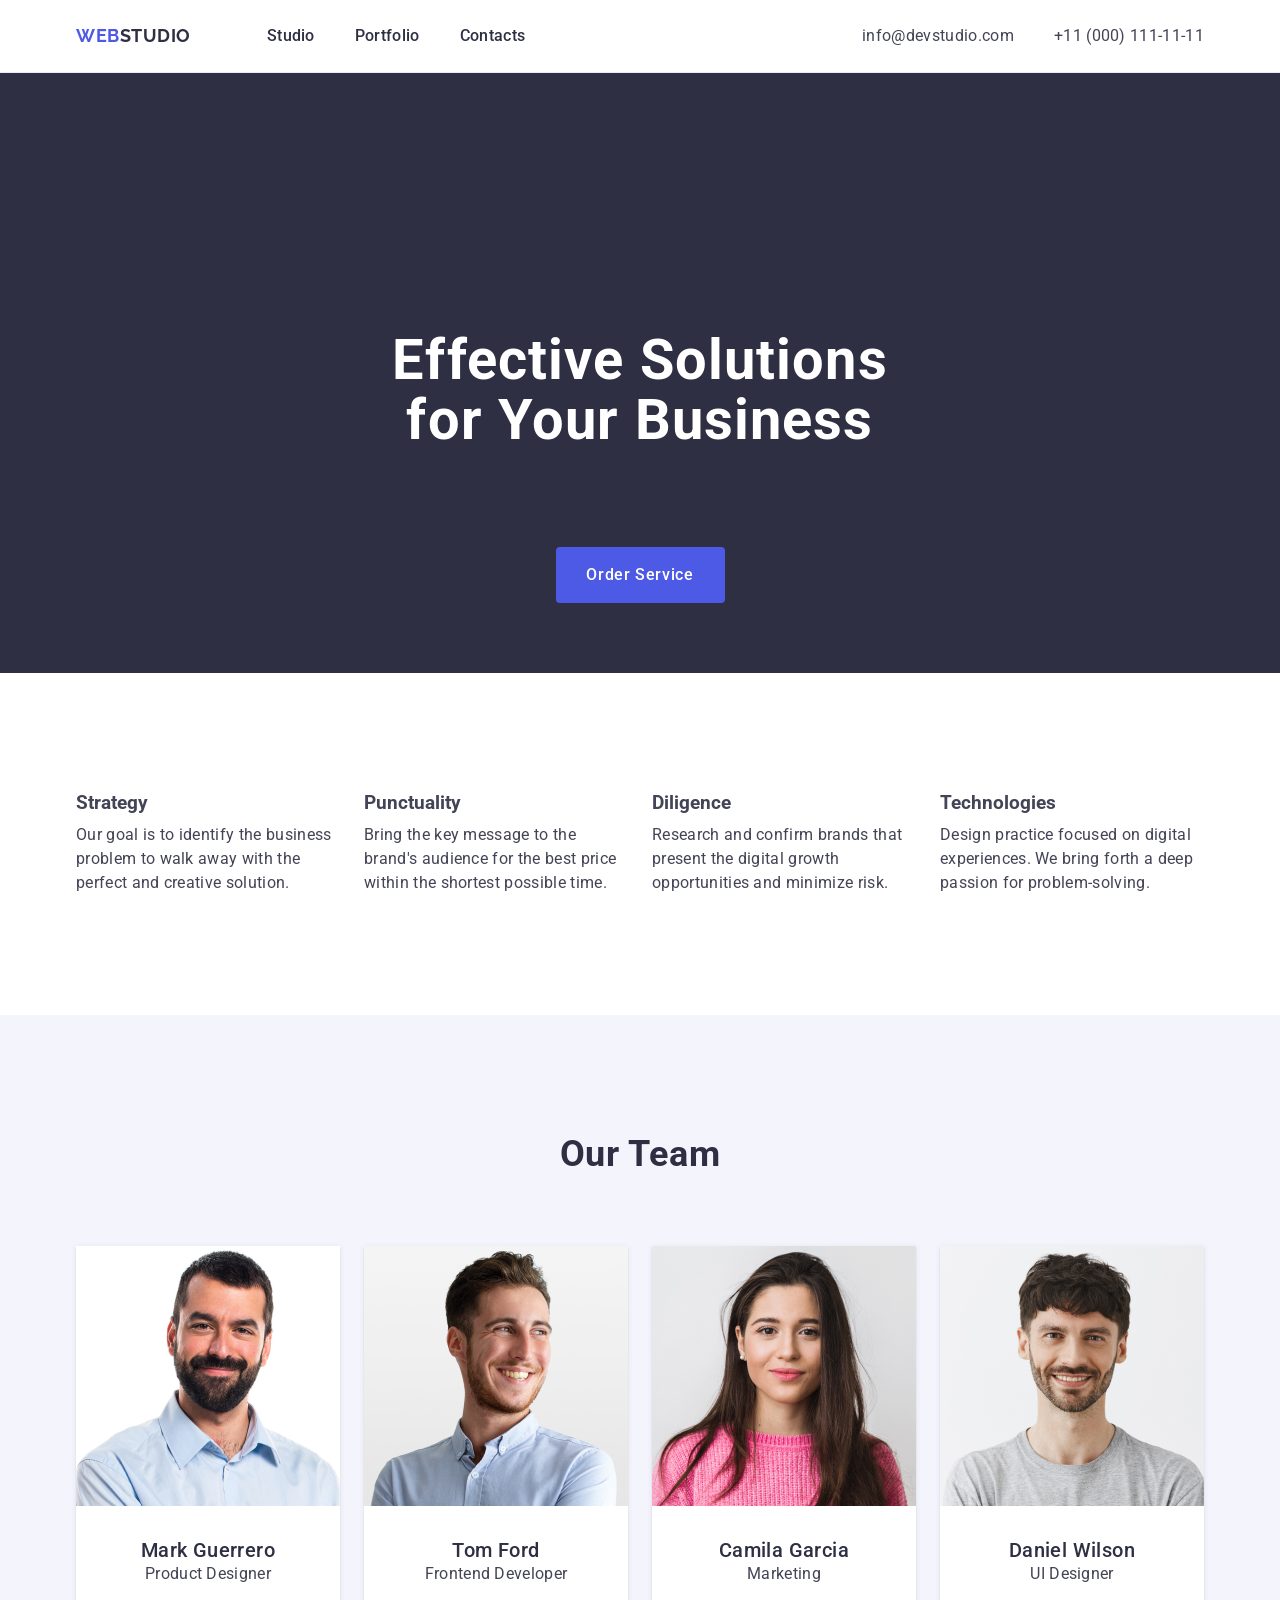
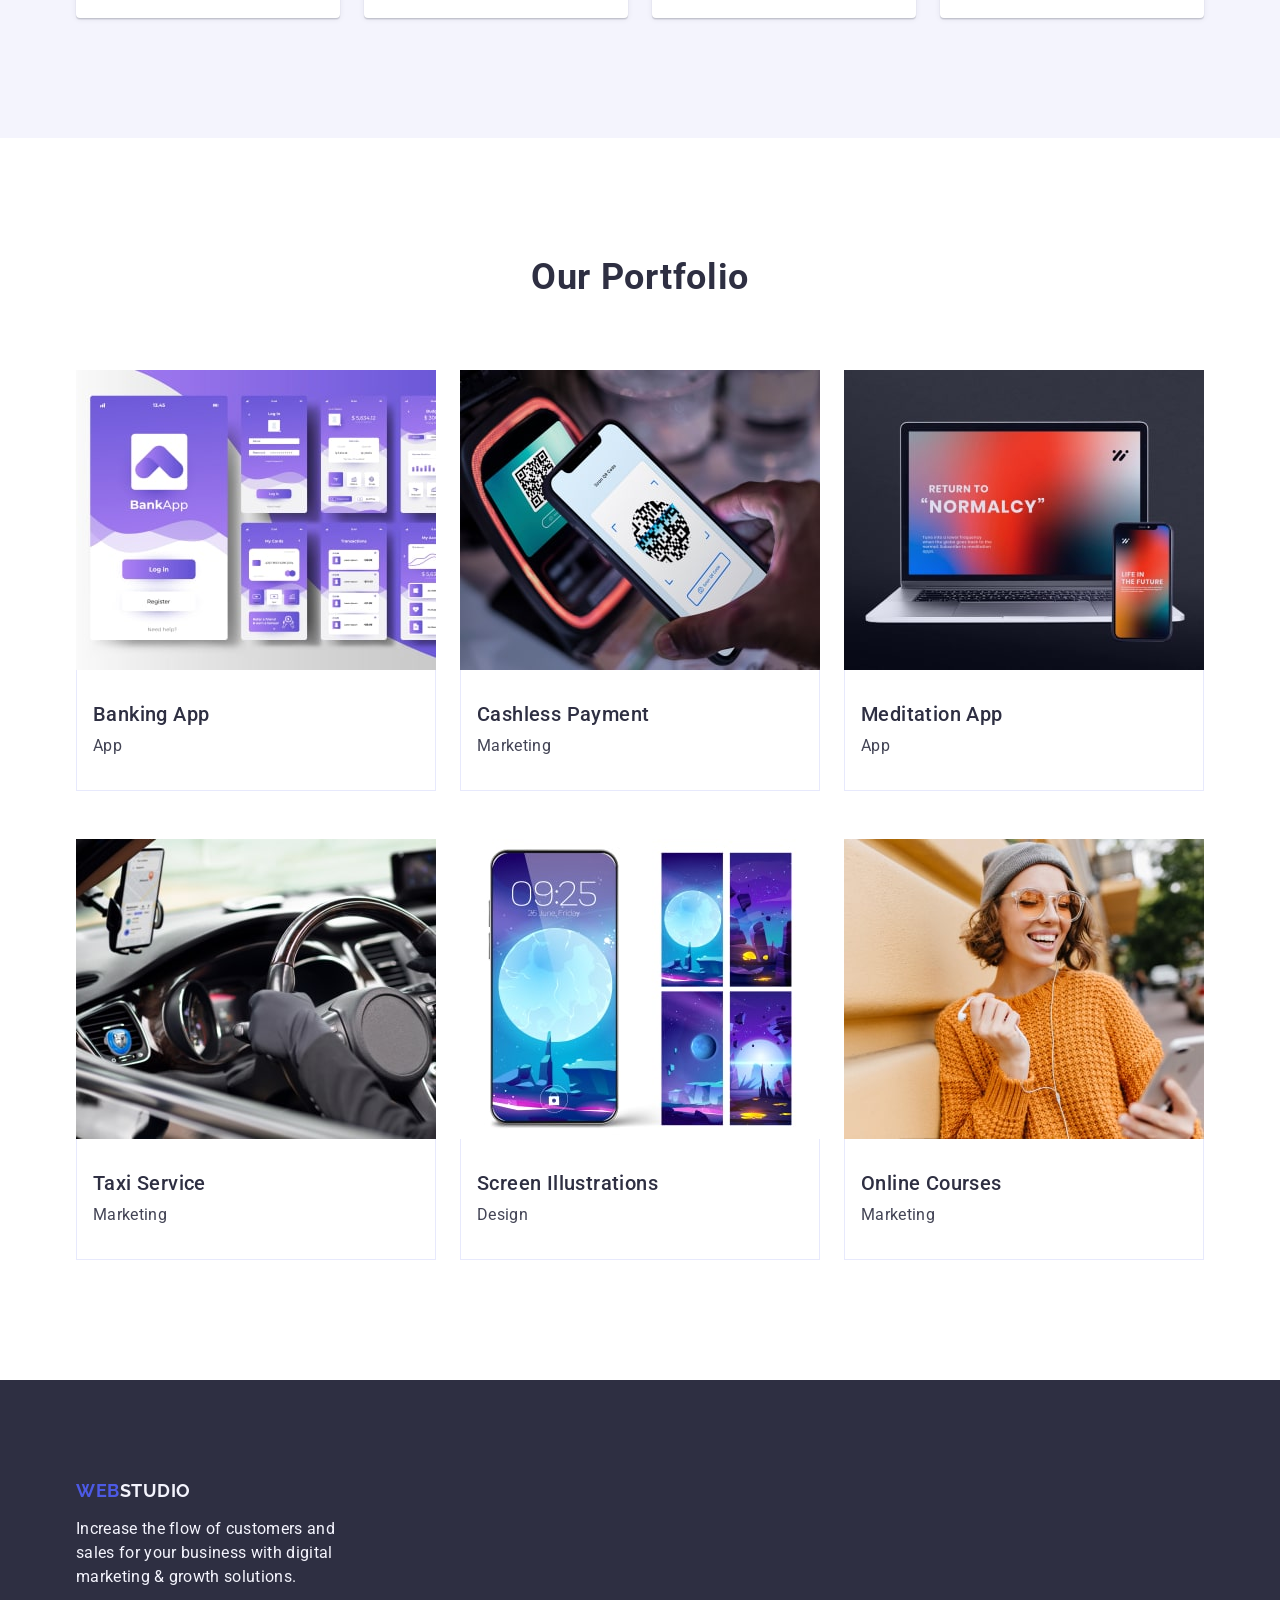
==== commit 71d8cd7a: "css (04)" ====
--- a/index.html
+++ b/index.html
@@ -19,7 +19,8 @@
   <body>
     <header class="header">
       <div class="container header-container">
-        <!--Header info-->
+
+  <!-- Header -->
         <nav class="nav">
           <a class="logo-web header-logo" href="./index.html"
             >Web<span class="logo-studio">Studio</span></a
@@ -54,15 +55,19 @@
       </div>
     </header>
 
+<!-- HERO -->
+
     <main class="main">
-      <!--Website title-->
+    
       <section class="hero">
         <div class="container">
           <h1 class="hero-title">Effective Solutions for Your Business</h1>
           <button class="button" type="button">Order Service</button>
         </div>
       </section>
-      <!--Team expertise-->
+    
+<!-- Section-one -->
+
       <section class="section-one">
         <div class="container section-one-container">
           <h2 class="visually-hidden">Team's values</h2>
@@ -99,6 +104,8 @@
         </div>
       </section>
 
+      <!-- Section-two -->
+
       <section class="section-two">
         <div class="container">
           <h2 class="section-two-team">Our Team</h2>
@@ -154,7 +161,10 @@
           </ul>
         </div>
       </section>
-      <!--Our portfolio section-->
+    
+      <!-- Section-three -->
+
+
       <section class="section-three">
         <div class="container">
           <h2 class="section-three-title">Our Portfolio</h2>
@@ -235,7 +245,10 @@
         </div>
       </section>
     </main>
-    <!--Footer-->
+ 
+    
+<!-- Footer -->
+
     <footer class="footer">
       <div class="container">
         <a class="logo-web footer-logo" href="./index.html"
--- a/css/styles.css
+++ b/css/styles.css
@@ -34,6 +34,9 @@
   margin: 0 auto;
 }
 
+/* <!-- Header --> */
+
+
 .header {
   border-bottom: 1px solid #e7e9fc;
 }
@@ -54,9 +57,7 @@
   align-items: center;
 }
 
-img {
-  display: block;
-}
+
 
 .logo-web {
   font-family: "Raleway", sans-serif;
@@ -81,9 +82,6 @@
   color: #f4f4fd;
 }
 
-.logo-studio {
-  margin-right: 76px;
-}
 
 .menu-link {
   display: block;
@@ -112,7 +110,6 @@
 }
 .contacts-info {
   display: block;
-  padding: 24px 0;
   font-weight: 400;
   font-size: 16px;
   line-height: 1.5;
@@ -126,12 +123,14 @@
   color: #404bbf;
 }
 
+/* <!-- HERO --> */
+
 .hero {
   background: #2e2f42;
   height: 600px;
   display: flex;
   align-items: center;
-  padding: 188px 0 188px;
+ 
 }
 
 .hero-title {
@@ -159,7 +158,7 @@
   border-radius: 4px;
   min-width: 169px;
   height: 56px;
-  margin: 48px auto 188px auto;
+  margin: 48px auto 0 auto;
   display: block;
   border: none;
 }
@@ -169,8 +168,7 @@
   background-color: #404bbf;
 }
 
-/* main */
-/* team's expertise */
+/* <!-- Section-one --> */
 
 .visually-hidden {
   position: absolute;
@@ -192,7 +190,7 @@
 .section-one-list {
   display: flex;
   gap: 24px;
-  padding-bottom: 120px;
+  
 }
 
 .section-one-text {
@@ -206,18 +204,22 @@
   letter-spacing: 0.02em;
   background-color: #ffffff;
   color: #434455;
-  padding-bottom: 32px;
-  padding-right: 52px;
+  padding-bottom: 0;
+  padding-right: 0;
   margin-right: auto;
   margin-left: auto;
 }
 
 .section-one-item {
-  padding-top: 120px;
+
   width: calc((100% - 72px) / 4);
 }
 
-/* our team */
+img {
+  display: block;
+}
+
+/*  <!-- Section-two --> */
 
 .section-two-list {
   display: flex;
@@ -237,8 +239,7 @@
   letter-spacing: 0.02em;
   text-transform: capitalize;
   color: #2e2f42;
-  padding-top: 32px;
-  margin-bottom: 8px;
+  
 }
 
 .section-two-photo {
@@ -248,9 +249,6 @@
   letter-spacing: 0.02em;
   background-color: #ffffff;
   color: #434455;
-  padding-bottom: 32px;
-  margin-right: auto;
-  margin-left: auto;
 }
 
 .section-two {
@@ -273,7 +271,7 @@
   text-align: center;
   text-transform: capitalize;
   color: #2e2f42;
-  padding-top: 120px;
+ 
   margin-bottom: 72px;
 }
 
@@ -281,7 +279,7 @@
   width: calc((100% - 72px) / 4);
 }
 
-/* our portfolio */
+/*   <!-- Section-three --> */
 
 .section-three {
   padding: 120px 0 120px 0;
@@ -292,7 +290,7 @@
   flex-wrap: wrap;
   column-gap: 24px;
   row-gap: 48px;
-  padding-bottom: 120px;
+
 }
 
 .section-three-container {
@@ -311,7 +309,6 @@
   text-transform: capitalize;
   color: #2e2f42;
   margin-bottom: 72px;
-  padding-top: 120px;
 }
 
 .section-three-item {
@@ -338,7 +335,12 @@
   color: #434455;
 }
 
-/* footer */
+/* Footer */
+
+.footer-logo {
+  margin-bottom: 16px;
+  display: inline-block;
+}
 
 .footer-text {
   color: #f4f4fd;
@@ -350,10 +352,6 @@
   margin: 0;
 }
 
-.footer-logo {
-  margin-bottom: 16px;
-  display: inline-block;
-}
 
 .footer {
   background-color: #2e2f42;
